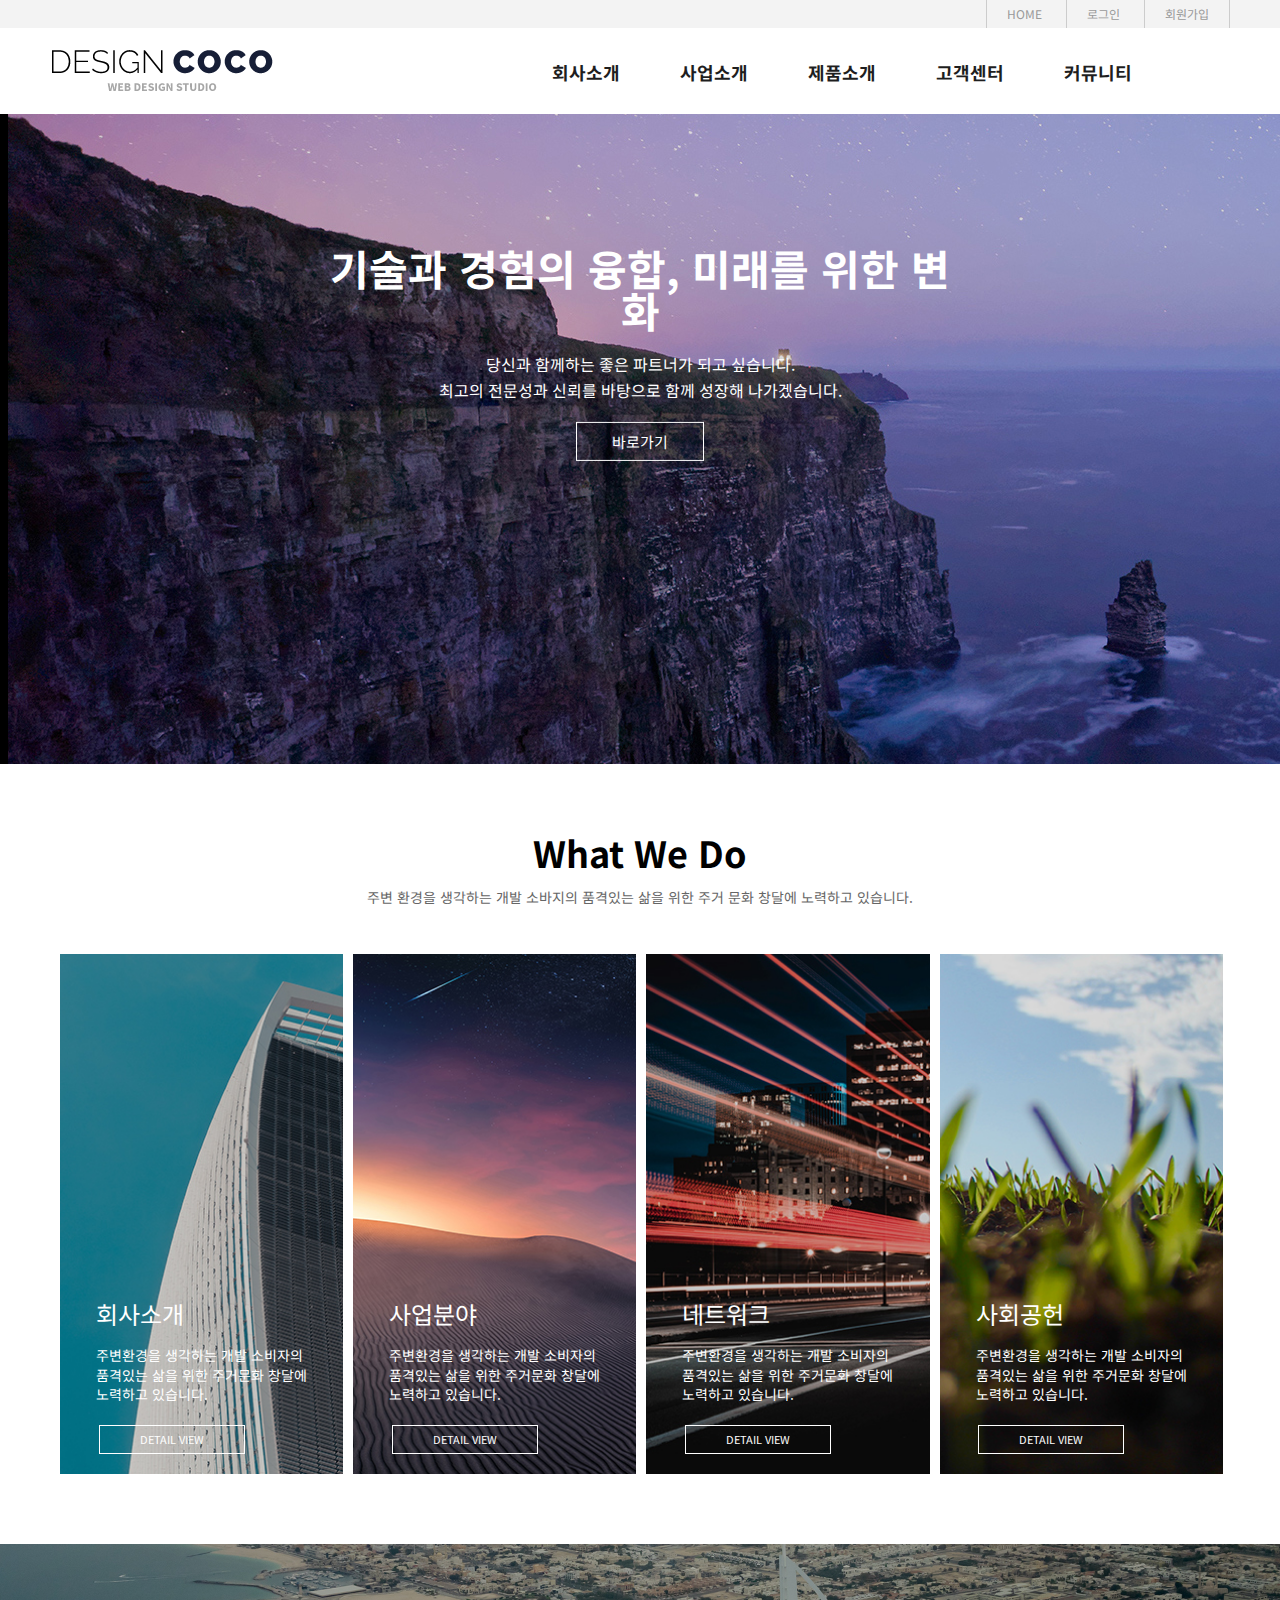
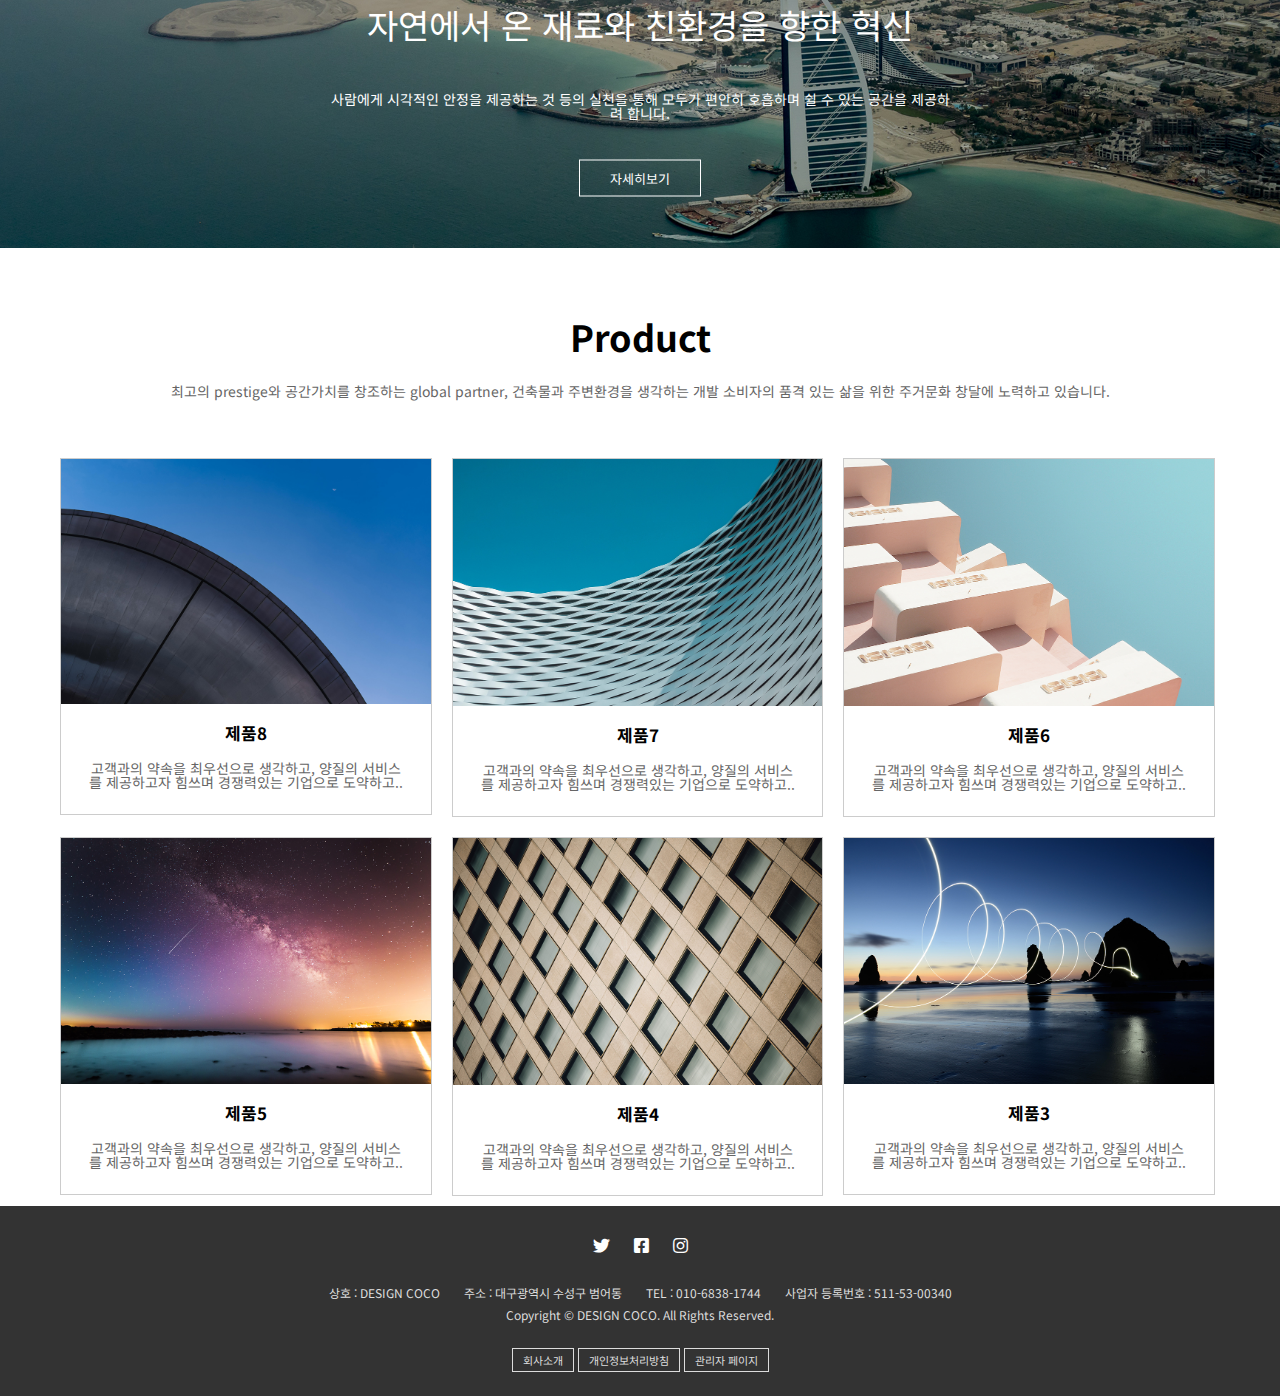
==== index.html @ 7314e666 "ver. 1" ====
<!DOCTYPE html>
<html lang="ko">
<head>
    <meta charset="UTF-8">
    <meta name="viewport" content="width=device-width, initial-scale=1.0">
    <title>디자인코코</title>
    <link rel="stylesheet" href="css/reset.css">
    <link rel="stylesheet" href="https://use.fontawesome.com/releases/v5.7.0/css/all.css">
    <link rel="stylesheet" href="css/index.css">
</head>
<body>
    <div id="wrap">
        <header id="header">
            <div class="outer">
                <div class="row cf">
                    <div class="membership">
                        <a href="#none">HOME</a>
                        <a href="#none">로그인</a>
                        <a href="#none">회원가입</a>
                    </div>
                </div>
            </div>
            <div class="row cf">
                <h1><a href="#none"><img src="./img/logo.png" alt="DESIGN COCO"></a></h1>
                <nav>
                    <ul class="depth1 cf">
                        <li><a href="#none">회사소개</a>
                            <ul class="depth2">
                                <li><a href="#none">회사소개</a></li>
                                <li><a href="#none">CEO 인사말</a></li>
                                <li><a href="#none">회사연혁</a></li>
                                <li><a href="#none">오시는길</a></li>
                            </ul>
                        </li>
                        <li><a href="#none">사업소개</a>
                            <ul class="depth2">
                                <li><a href="#none">사업분야</a></li>
                                <li><a href="#none">사업분야2</a></li>
                                <li><a href="#none">인증서</a></li>
                                <li><a href="#none">파트너</a></li>
                            </ul>
                        </li>
                        <li><a href="#none">제품소개</a>
                            <ul class="depth2">
                                <li><a href="#none">제품01</a></li>
                                <li><a href="#none">제품02</a></li>
                                <li><a href="#none">제품03</a></li>
                                <li><a href="#none">제품04</a></li>
                                <li><a href="#none">제품05</a></li>
                            </ul>
                        </li>
                        <li><a href="#none">고객센터</a>
                            <ul class="depth2">
                                <li><a href="#none">고객상담</a></li>
                                <li><a href="#none">문의게시판</a></li>
                                <li><a href="#none">공지사항</a></li>
                            </ul>
                        </li>
                        <li><a href="#none">커뮤니티</a>
                            <ul class="depth2">
                                <li><a href="#none">FAQ</a></li>
                                <li><a href="#none">이벤트</a></li>
                            </ul>
                        </li>
                    </ul>
                </nav>
            </div>
            
        </header>
        <section id="section">
            <article>
                <div class="main">
                    <div class="article">
                        <div class="slide">
                            <div class="slide1">
                                <div class="slidetext">
                                    <h2>기술과 경험의 융합, 미래를 위한 변화</h1>
                                    <p>당신과 함께하는 좋은 파트너가 되고 싶습니다.</p>
                                    <p>최고의 전문성과 신뢰를 바탕으로 함께 성장해 나가겠습니다.</p>
                                    <p><a href="#none">바로가기</a></p>
                                </div>
                            </div>
                        </div>
                    </div>
                </div>
            </article>
            <article class="article2 row cf">
                <div class="a2_title">
                    <h3>What We Do</h3>
                    <p>주변 환경을 생각하는 개발 소바지의 품격있는 삶을 위한 주거 문화 창달에 노력하고 있습니다.</p>
                </div>
                <div class="a2_pic">
                    <div class="pic1">
                        <div class="text">
                            <p>회사소개</p>
                            <p>주변환경을 생각하는 개발 소비자의 품격있는 삶을 위한 주거문화 창달에 노력하고 있습니다.</p>
                            <a href="#none">DETAIL VIEW</a>
                        </div>
                    </div>
                    <div class="pic2">
                        <div class="text">
                            <p>사업분야</p>
                            <p>주변환경을 생각하는 개발 소비자의 품격있는 삶을 위한 주거문화 창달에 노력하고 있습니다.</p>
                            <a href="#none">DETAIL VIEW</a>
                        </div>
                    </div>
                    <div class="pic3">
                        <div class="text">
                            <p>네트워크</p>
                            <p>주변환경을 생각하는 개발 소비자의 품격있는 삶을 위한 주거문화 창달에 노력하고 있습니다.</p>
                            <a href="#none">DETAIL VIEW</a>
                        </div>
                    </div>
                    <div class="pic4">
                        <div class="text">
                            <p>사회공헌</p>
                            <p>주변환경을 생각하는 개발 소비자의 품격있는 삶을 위한 주거문화 창달에 노력하고 있습니다.</p>
                            <a href="#none">DETAIL VIEW</a>
                        </div>
                    </div>
                </div>
              
            </article>
            <article>
                <div class="article3">
                    <div class="a3_text row">
                        <h3>자연에서 온 재료와 친환경을 향한 혁신</h3>
                        <p>사람에게 시각적인 안정을 제공하는 것 등의 실천을 통해 모두가 편안히 호흡하며 쉴 수 있는 공간을 제공하려 합니다.</p>
                        <a href="#none">자세히보기</a>
                    </div>
                </div>
            </article>
            <article class="article4 row">
                <div class="a4_text">
                    <h3>Product</h3>
                    <p>최고의 prestige와 공간가치를 창조하는 global partner, 건축물과 주변환경을 생각하는 개발 소비자의 품격 있는 삶을 위한 주거문화 창달에 노력하고 있습니다.</p>
                </div>
                <div class="a4_pic cf">
                    <div class="pic">
                        <ul>
                            <li>
                                <img src="./img/8.jpg" alt="">
                                <p>제품8</p>
                                <p>고객과의 약속을 최우선으로 생각하고, 양질의 서비스를 제공하고자 힘쓰며 경쟁력있는 기업으로 도약하고..</p>
                            </li>
                            <li>
                                <img src="./img/7.jpg" alt="">
                                <p>제품7</p>
                                <p>고객과의 약속을 최우선으로 생각하고, 양질의 서비스를 제공하고자 힘쓰며 경쟁력있는 기업으로 도약하고..</p>
                            </li>
                            <li>
                                <img src="./img/6.jpg" alt="">
                                <p>제품6</p>
                                <p>고객과의 약속을 최우선으로 생각하고, 양질의 서비스를 제공하고자 힘쓰며 경쟁력있는 기업으로 도약하고..</p>
                            </li>
                            <li>
                                <img src="./img/5.jpg" alt="">
                                <p>제품5</p>
                                <p>고객과의 약속을 최우선으로 생각하고, 양질의 서비스를 제공하고자 힘쓰며 경쟁력있는 기업으로 도약하고..</p>
                            </li>
                            <li>
                                <img src="./img/4.jpg" alt="">
                                <p>제품4</p>
                                <p>고객과의 약속을 최우선으로 생각하고, 양질의 서비스를 제공하고자 힘쓰며 경쟁력있는 기업으로 도약하고..</p>
                            </li>
                            <li>
                                <img src="./img/3.jpg" alt="">
                                <p>제품3</p>
                                <p>고객과의 약속을 최우선으로 생각하고, 양질의 서비스를 제공하고자 힘쓰며 경쟁력있는 기업으로 도약하고..</p>
                            </li>
                        </ul> 
                    </div>
                </div>
            </article>

        </section>
        <footer id="footer">
            <div class="info">
                <div class="contact">
                    <a href="#none"><i class="fab fa-twitter"></i><span class="blind">트위터</span></a>
                    <a href="#none"><i class="fab fa-facebook-square"></i><span class="blind">페이스북</span></a>
                    <a href="#none"><i class="fab fa-instagram"></i><span class="blind">인스타</span></a>
                </div>
                <div class="company">
                    <span>상호 : DESIGN COCO</span>
                    <span>주소 : 대구광역시 수성구 범어동</span>
                    <span>TEL : 010-6838-1744</span>
                    <span>사업자 등록번호 : 511-53-00340</span>
                </div>
                <div class="copyright">
                    Copyright &copy; DESIGN COCO. All Rights Reserved.
                </div>
                <div class="sub">
                    <a href="#none">회사소개</a>
                    <a href="#none">개인정보처리방침</a>
                    <a href="#none">관리자 페이지</a>
                </div>
            </div>
        </footer>
    </div>
</body>
</html>
---- css/index.css ----
@charset "utf-8";
@import url('https://fonts.googleapis.com/css2?family=Noto+Sans+KR&display=swap');

.row {max-width: 1200px; padding: 0 10px; margin: 0 auto;}
body {color: #666; font-family: 'Noto Sans KR', sans-serif; font-size: 15px;}

     
#header .outer { 
     color: #999; background:#f3f3f3; margin-bottom: 20px; }
#header .membership { float: right;  }
#header .membership a { 
    padding: 8px 20px; border-left: 1px solid #ccc; font-size: 12px; display: inline-block; }
#header .membership a:last-child {border-right:1px solid #ccc;}
#header h1 {float: left; width: 30%;}
#header nav {float: right; width:60%; }
#header nav .depth1 > li {
    float: left; font-size: 18px; color: #1e1e1e; padding: 15px 30px 10px; position: relative;
    font-weight: bold;} 
#header nav .depth1 > li > a {display: block;}
#header nav .depth1 > li:hover > a {color: #00529b;}
#header nav .depth1 > li:hover .depth2 {display: block;}
.depth2 {
    display: none; position: absolute; top: 100%; left: 0;  width: 100%;
    color: #fff; background: #555; z-index: 99; text-align: center;}
.depth2 > li {line-height: 3;}
.depth2 > li  a{ font-size: 14px;  display: block; border-bottom: 1px solid #a0a0a0}
.depth2 > li:hover a {color: #dfe9fe; background: #00529b;}



/* section 구역 */
.main .slide1 {
    color: #fff; background: url(../img/main_img3.jpg) no-repeat; background-size: cover; text-align: center; 
    height: 650px; position: relative; margin-top: 20px; }
.main .slidetext h2 { font-size: 42px; padding-bottom: 20px; font-weight: bold;}
.main p {font-size: 16px; padding: 5px;}
.main p:last-child {padding-top: 30px;}
.main p > a {font-size: 15px; border: 1px solid #fff; padding: 8px 35px;}
.main .slidetext {
    position: absolute; left: 50%; top: 30%; transform: translate(-50%, -30%); }


.article2 {text-align: center;}
.article2 h3 {font-size: 36px; font-weight: bold; color: black; margin-top: 70px;}
.article2 .a2_title > p {font-size: 14px; padding: 20px 0; margin-bottom: 30px;}
.article2 .a2_pic .pic1, .pic2, .pic3, .pic4 { 
    float: left; width: 24%; height: 520px; margin-left: 10px;
    color: #fff; position: relative;}
.article2 .a2_pic .text { position: absolute; bottom:20px; left: 10px; }
.article2 .a2_pic .pic1 { background: url(../img/what1.jpg); background-size: cover;}
.article2 .a2_pic .pic2 { background: url(../img/what2.jpg);background-size: cover;}
.article2 .a2_pic .pic3 { background: url(../img/what3.jpg);background-size: cover;}
.article2 .a2_pic .pic4 { background: url(../img/what4.jpg);background-size: cover;}
.article2 .a2_pic .text p:first-child {
    font-size: 24px; text-align: left; padding: 0 26px 20px ;}
.article2 .a2_pic .text p:nth-child(2) {
    font-size: 14px; text-align: left; padding: 0 26px 20px ; line-height: 1.4;}
.article2 .a2_pic .text a { 
    font-size: 11px; padding: 8px 40px; border: 1px #fff solid; text-align: left; display: inline-block;
    margin-left: -70px;}


.article3{
    background:url(../img/intro_bg.jpg) no-repeat 80% ; background-size: cover; height: 304px; 
    color: #fff; text-align: center; position: relative; margin-top: 70px;}
.article3 .a3_text{position: absolute; left: 50%; top: 50%; transform: translate(-50%, -50%);}
.article3 .a3_text h3 {font-size: 34px;}
.article3 .a3_text p {font-size: 14px; margin: 50px 0;}
.article3 .a3_text a {font-size: 13px; padding: 8px 30px; border: 1px solid #fff;}


.article4 .a4_text {text-align: center; }
.article4 .a4_text h3 {font-size: 36px; color: #000; font-weight: bold; padding: 70px 0 30px;}
.article4 .a4_text p {font-size: 14px; margin-bottom: 50px;}

.article4 .pic li {float: left; width: 31.5%; margin: 10px; border: 1px solid #ccc; text-align: center;}
.article4 .pic li  p:nth-of-type(1) {font-size: 17px; padding: 20px; font-weight: bold; color: #000;}
.article4 .pic li  p:nth-of-type(2) {font-size: 14px; padding: 0 25px 25px; }

/* footer 구역 */

.info {background: #333; color: #ddd; padding: 30px 0; text-align: center;}
.info .contact {padding-bottom: 30px;}
.info .contact a {padding: 0 10px; font-size: 17px; color: #fff;}
.info .company span {font-size: 12px; padding: 0px 10px ; }
.info .copyright {font-size: 12px; padding: 10px 0 30px;}
.info .sub  a{font-size: 11px; padding: 3px 10px; border: 1px solid #ddd;}
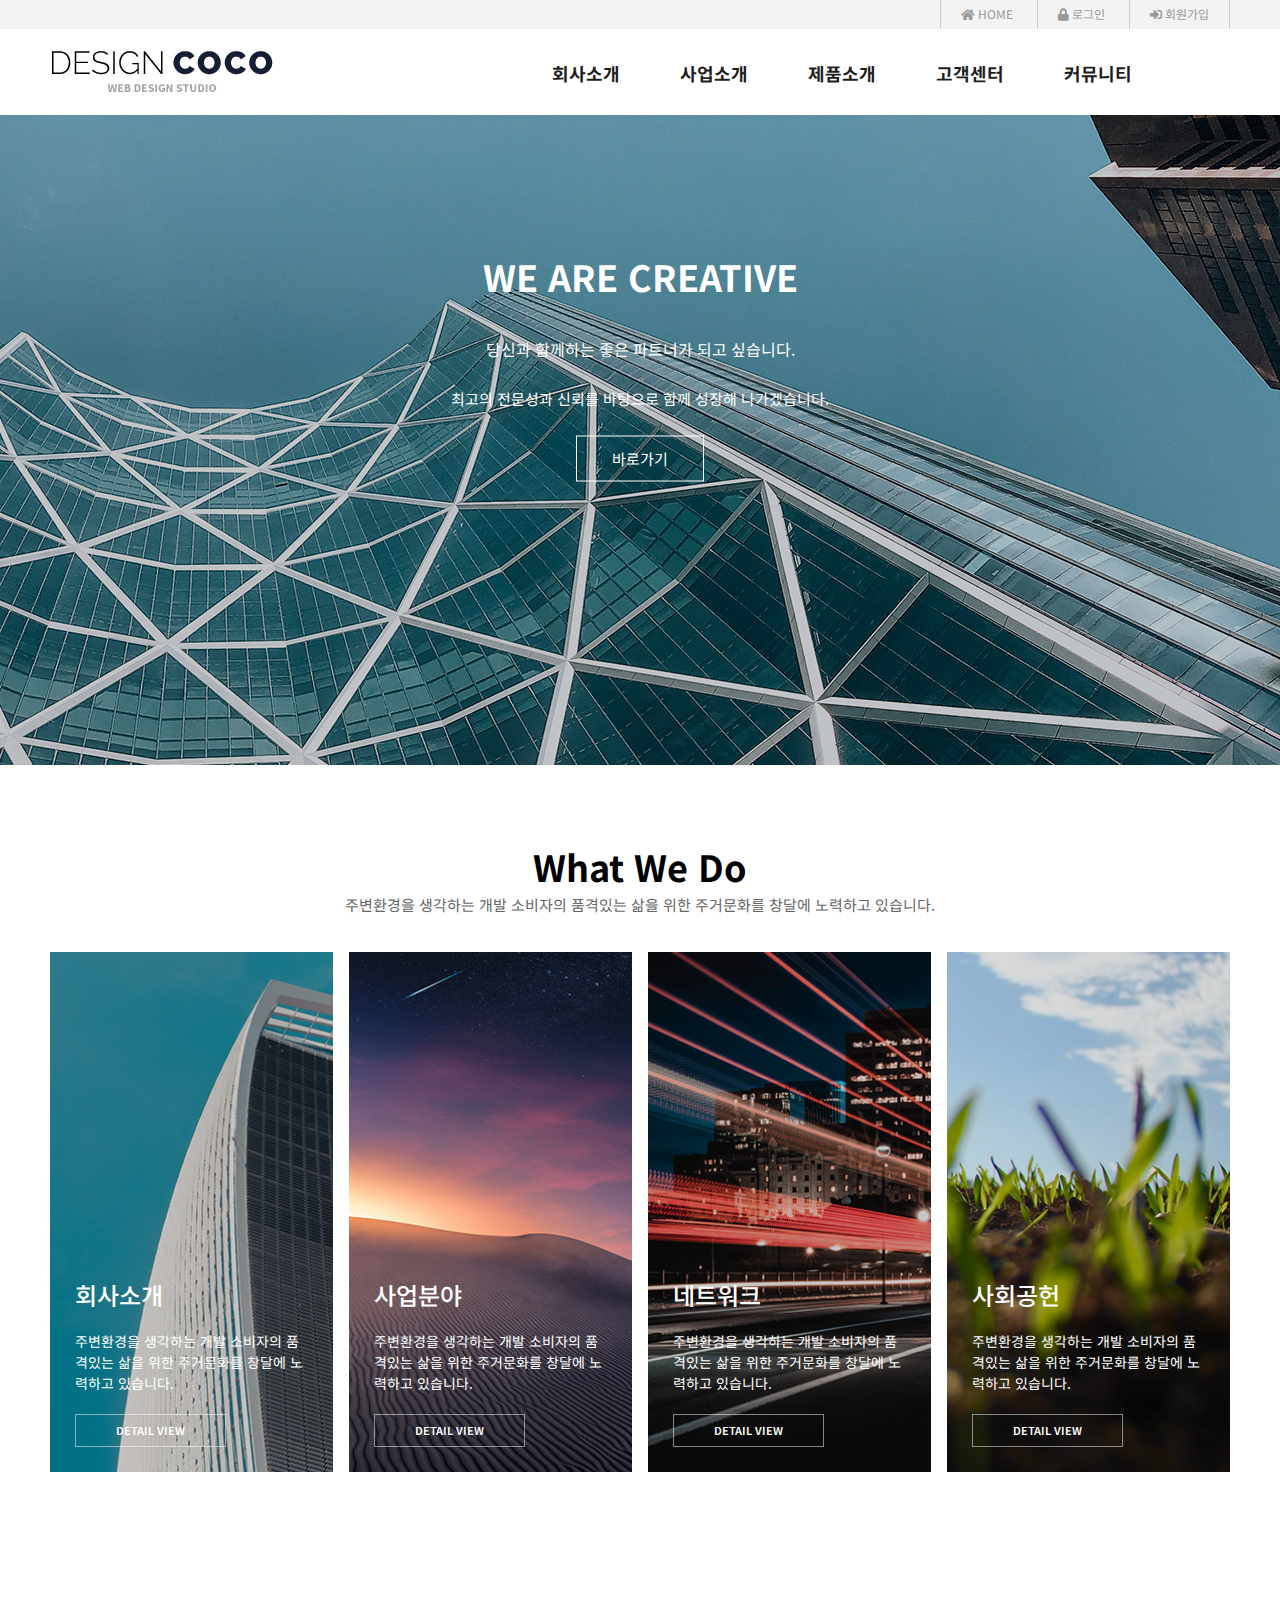
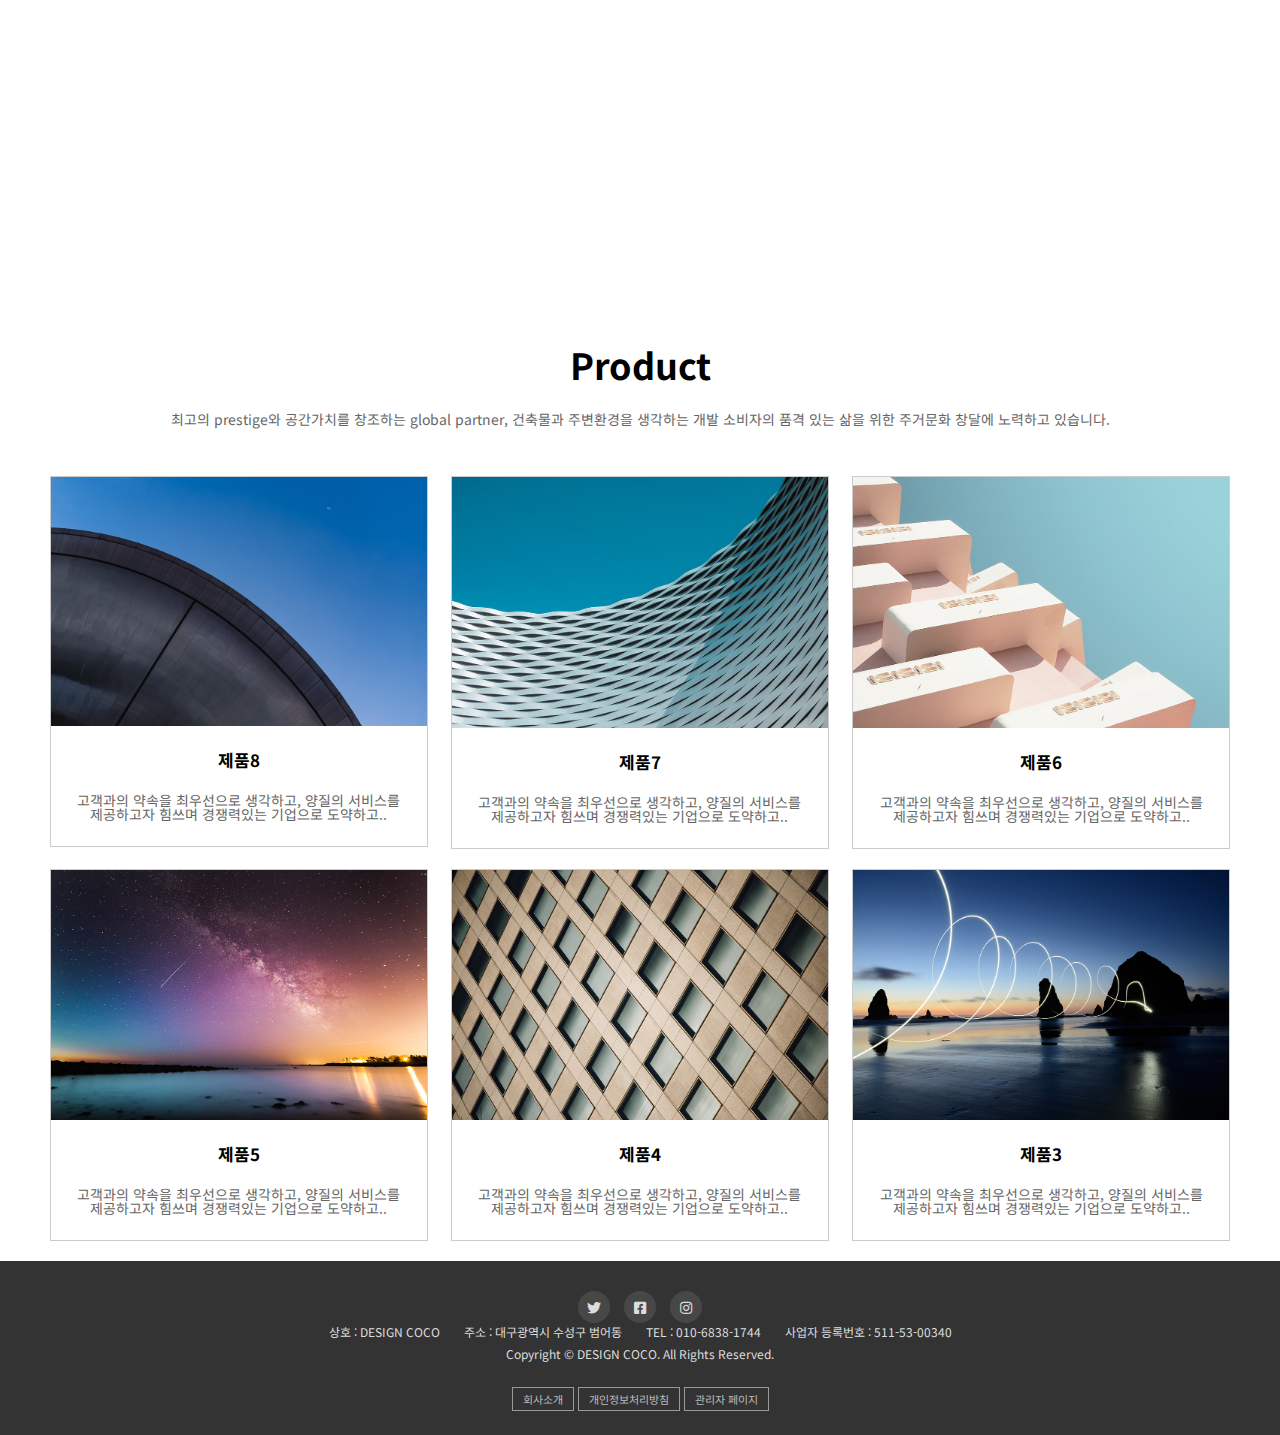
==== commit d6212c87: "ver .2" ====
--- a/index.html
+++ b/index.html
@@ -14,9 +14,9 @@
             <div class="outer">
                 <div class="row cf">
                     <div class="membership">
-                        <a href="#none">HOME</a>
-                        <a href="#none">로그인</a>
-                        <a href="#none">회원가입</a>
+                        <a href="#none"><i class="fas fa-home"></i> HOME</a>
+                        <a href="#none"><i class="fas fa-lock"></i> 로그인</a>
+                        <a href="#none"><i class="fas fa-sign-in-alt"></i> 회원가입</a>
                     </div>
                 </div>
             </div>
@@ -70,56 +70,69 @@
         <section id="section">
             <article>
                 <div class="main">
-                    <div class="article">
+                    <div class="article1">
                         <div class="slide">
                             <div class="slide1">
                                 <div class="slidetext">
-                                    <h2>기술과 경험의 융합, 미래를 위한 변화</h1>
+                                    <h2>WE ARE CREATIVE</h2>
                                     <p>당신과 함께하는 좋은 파트너가 되고 싶습니다.</p>
-                                    <p>최고의 전문성과 신뢰를 바탕으로 함께 성장해 나가겠습니다.</p>
+                                    최고의 전문성과 신뢰를 바탕으로 함께 성장해 나가겠습니다.</p>
                                     <p><a href="#none">바로가기</a></p>
                                 </div>
+                            </div>  
+                            <div class="slide2">
+                                <div class="slidetext">
+                                    <h2>자연에 가치를 더하다</h2>
+                                    <p>당신과 함께하는 좋은 파트너가 되고 싶습니다.<br>
+                                        최고의 전문성과 신뢰를 바탕으로 함께 성장해 나가겠습니다. </p>
+                                    <a href="#none">바로가기</a>
+                                </div>
                             </div>
-                        </div>
-                    </div>
-                </div>
-            </article>
-            <article class="article2 row cf">
-                <div class="a2_title">
-                    <h3>What We Do</h3>
-                    <p>주변 환경을 생각하는 개발 소바지의 품격있는 삶을 위한 주거 문화 창달에 노력하고 있습니다.</p>
-                </div>
-                <div class="a2_pic">
-                    <div class="pic1">
-                        <div class="text">
-                            <p>회사소개</p>
-                            <p>주변환경을 생각하는 개발 소비자의 품격있는 삶을 위한 주거문화 창달에 노력하고 있습니다.</p>
-                            <a href="#none">DETAIL VIEW</a>
-                        </div>
-                    </div>
-                    <div class="pic2">
-                        <div class="text">
-                            <p>사업분야</p>
-                            <p>주변환경을 생각하는 개발 소비자의 품격있는 삶을 위한 주거문화 창달에 노력하고 있습니다.</p>
-                            <a href="#none">DETAIL VIEW</a>
-                        </div>
-                    </div>
-                    <div class="pic3">
-                        <div class="text">
-                            <p>네트워크</p>
-                            <p>주변환경을 생각하는 개발 소비자의 품격있는 삶을 위한 주거문화 창달에 노력하고 있습니다.</p>
-                            <a href="#none">DETAIL VIEW</a>
-                        </div>
-                    </div>
-                    <div class="pic4">
-                        <div class="text">
-                            <p>사회공헌</p>
-                            <p>주변환경을 생각하는 개발 소비자의 품격있는 삶을 위한 주거문화 창달에 노력하고 있습니다.</p>
-                            <a href="#none">DETAIL VIEW</a>
-                        </div>
-                    </div>
-                </div>
-              
+                            <div class="slide3">
+                                <div class="slidetext">
+                                    <h2>기술과 경험의 융합, 미래를 위한 변화</h2>
+                                    <p>당신과 함께하는 좋은 파트너가 되고 싶습니다.<br>
+                                        최고의 전문성과 신뢰를 바탕으로 함께 성장해 나가겠습니다. </p>
+                                    <a href="#none">바로가기</a>
+                                </div>
+                            </div>
+                        </div>
+                    </div>
+                </div>
+            </article>
+            <article class="article2 row">
+                <h2>What We Do</h2>
+                <p>주변환경을 생각하는 개발 소비자의 품격있는 삶을 위한 주거문화를 창달에 노력하고 있습니다.</p>
+                <ul class="cf">
+                    <li>
+                        <div>
+                            <h3>회사소개</h3>
+                            <p>주변환경을 생각하는 개발 소비자의 품격있는 삶을 위한 주거문화를 창달에 노력하고 있습니다.</p>
+                            <a href="#none">DETAIL VIEW</a>
+                        </div>
+                    </li>
+                    <li>
+                        <div>
+                            <h3>사업분야</h3>
+                            <p>주변환경을 생각하는 개발 소비자의 품격있는 삶을 위한 주거문화를 창달에 노력하고 있습니다.</p>
+                            <a href="#none">DETAIL VIEW</a>
+                        </div>
+                    </li>
+                    <li>
+                        <div>
+                            <h3>네트워크</h3>
+                            <p>주변환경을 생각하는 개발 소비자의 품격있는 삶을 위한 주거문화를 창달에 노력하고 있습니다.</p>
+                            <a href="#none">DETAIL VIEW</a>
+                        </div>
+                    </li>
+                    <li>
+                        <div>
+                            <h3>사회공헌</h3>
+                            <p>주변환경을 생각하는 개발 소비자의 품격있는 삶을 위한 주거문화를 창달에 노력하고 있습니다.</p>
+                            <a href="#none">DETAIL VIEW</a>
+                        </div>
+                    </li>
+                </ul>
             </article>
             <article>
                 <div class="article3">
@@ -176,10 +189,10 @@
         </section>
         <footer id="footer">
             <div class="info">
-                <div class="contact">
+                <div class="sns">
                     <a href="#none"><i class="fab fa-twitter"></i><span class="blind">트위터</span></a>
                     <a href="#none"><i class="fab fa-facebook-square"></i><span class="blind">페이스북</span></a>
-                    <a href="#none"><i class="fab fa-instagram"></i><span class="blind">인스타</span></a>
+                    <a href="#none"><i class="fab fa-instagram"></i><span class="blind">인스타그램</span></a>
                 </div>
                 <div class="company">
                     <span>상호 : DESIGN COCO</span>
--- a/css/index.css
+++ b/css/index.css
@@ -10,6 +10,7 @@
 #header .membership { float: right;  }
 #header .membership a { 
     padding: 8px 20px; border-left: 1px solid #ccc; font-size: 12px; display: inline-block; }
+#header .membership a:hover{color: #dbb075;}
 #header .membership a:last-child {border-right:1px solid #ccc;}
 #header h1 {float: left; width: 30%;}
 #header nav {float: right; width:60%; }
@@ -29,22 +30,41 @@
 
 
 /* section 구역 */
-.main .slide1 {
-    color: #fff; background: url(../img/main_img3.jpg) no-repeat; background-size: cover; text-align: center; 
+.article1 .slide1 {
+    color: #fff; background: url(../img/main_img1.jpg) no-repeat center;  background-size: cover;
     height: 650px; position: relative; margin-top: 20px; }
-.main .slidetext h2 { font-size: 42px; padding-bottom: 20px; font-weight: bold;}
+.article1 .slide2 {
+    color: #fff; background: url(../img/main_img2.jpg) no-repeat center;  background-size: cover;
+    height: 650px; position: relative; margin-top: 20px; display: none;}
+.article1 .slide3 {
+    color: #fff; background: url(../img/main_img3.jpg) no-repeat center;  background-size: cover;
+    height: 650px; position: relative; margin-top: 20px; display: none;}
+
+.article1 .slidetext {
+    position: absolute; top: 35%; left: 50%; transform: translate(-50%, -50%);
+    color: #fff; text-align: center;}
+.article1 .slidetext h2 {
+    font-size: 42px; line-height: 50px; font-weight: 800; color: #fff !important;}
+.article1 .slidetext p {
+    font-size: 16px; line-height: 24px; font-weight: 400; margin: 30px 0;}
+.article1 .slidetext a {
+    font-size: 15px;  font-weight: 400; display: inline-block; padding: 10px 35px;
+    border: 1px solid #fff;}
+.article1 .slidetext a:hover {background: rgba(255, 255, 255, 0.3);}
+
+/* .main .slidetext h2 { font-size: 42px; padding-bottom: 20px; font-weight: bold;}
 .main p {font-size: 16px; padding: 5px;}
 .main p:last-child {padding-top: 30px;}
 .main p > a {font-size: 15px; border: 1px solid #fff; padding: 8px 35px;}
 .main .slidetext {
-    position: absolute; left: 50%; top: 30%; transform: translate(-50%, -30%); }
+    position: absolute; left: 50%; top: 30%; transform: translate(-50%, -30%); } */
 
 
-.article2 {text-align: center;}
+/* .article2 {text-align: center;}
 .article2 h3 {font-size: 36px; font-weight: bold; color: black; margin-top: 70px;}
 .article2 .a2_title > p {font-size: 14px; padding: 20px 0; margin-bottom: 30px;}
 .article2 .a2_pic .pic1, .pic2, .pic3, .pic4 { 
-    float: left; width: 24%; height: 520px; margin-left: 10px;
+    float: left; width: 24%; height: 520px; margin-right:1%;
     color: #fff; position: relative;}
 .article2 .a2_pic .text { position: absolute; bottom:20px; left: 10px; }
 .article2 .a2_pic .pic1 { background: url(../img/what1.jpg); background-size: cover;}
@@ -57,31 +77,71 @@
     font-size: 14px; text-align: left; padding: 0 26px 20px ; line-height: 1.4;}
 .article2 .a2_pic .text a { 
     font-size: 11px; padding: 8px 40px; border: 1px #fff solid; text-align: left; display: inline-block;
-    margin-left: -70px;}
+    margin-left: -70px;} */
+
+#section h2 {
+    color: #000; font-size: 36px; line-height: 42px; font-weight: 700;
+    padding: 80px 0 10px; text-align: center;}
+.article2 > p, .article4 > p  { 
+    padding-bottom: 40px; text-align: center;}
+        
+.article2 li {
+    height: 520px;float: left; width: 24%; margin-right: 1.3333%; color: #fff; position: relative;}
+    
+.article2 li:nth-child(1) {
+    background: url(../img/what1.jpg) no-repeat center; background-size: cover;}
+.article2 li:nth-child(2) {
+    background: url(../img/what2.jpg) no-repeat center; background-size: cover;}
+.article2 li:nth-child(3) {
+    background: url(../img/what3.jpg) no-repeat center; background-size: cover;}
+.article2 li:nth-child(4) {margin-right: 0;
+    background: url(../img/what4.jpg) no-repeat center; background-size: cover;}
+    
+.article2 li > div{position: absolute; bottom: 25px; left: 25px; right: 25px;}
+.article2 li > div > h3 {font-size: 24px; line-height: 32px; font-weight: 500;}
+.article2 li > div > p { padding: 20px 0; line-height: 1.5; font-size: 14px;}
+.article2 li > div > a { 
+    display: inline-block; padding: 10px 40px; border: 1px solid rgba(255,255,255,0.5);
+    font-size: 11px; font-weight: 600 !important;}
+.article2 li > div > a:hover {background: rgba(255,255,255,0.3);}
+
 
 
 .article3{
-    background:url(../img/intro_bg.jpg) no-repeat 80% ; background-size: cover; height: 304px; 
-    color: #fff; text-align: center; position: relative; margin-top: 70px;}
+    background:url(../img/intro_bg.jpg) no-repeat center ; background-size: cover; height: 304px; 
+    color: #fff; text-align: center; position: relative; margin-top: 100px;
+    background-attachment: fixed;}
 .article3 .a3_text{position: absolute; left: 50%; top: 50%; transform: translate(-50%, -50%);}
 .article3 .a3_text h3 {font-size: 34px;}
 .article3 .a3_text p {font-size: 14px; margin: 50px 0;}
 .article3 .a3_text a {font-size: 13px; padding: 8px 30px; border: 1px solid #fff;}
+.article3 .a3_text a:hover{background: rgba(255,255,255,0.3);}
 
 
 .article4 .a4_text {text-align: center; }
 .article4 .a4_text h3 {font-size: 36px; color: #000; font-weight: bold; padding: 70px 0 30px;}
 .article4 .a4_text p {font-size: 14px; margin-bottom: 50px;}
 
-.article4 .pic li {float: left; width: 31.5%; margin: 10px; border: 1px solid #ccc; text-align: center;}
-.article4 .pic li  p:nth-of-type(1) {font-size: 17px; padding: 20px; font-weight: bold; color: #000;}
-.article4 .pic li  p:nth-of-type(2) {font-size: 14px; padding: 0 25px 25px; }
+.article4 .pic li {
+    float: left; width: 32%; margin-right:2%; border: 1px solid #ccc; text-align: center;
+    margin-bottom: 20px;}
+.article4 li:nth-child(3n) { margin-right: 0;}
+.article4 .pic li  p:nth-of-type(1) {font-size: 17px; margin: 25px; font-weight: bold; color: #000;}
+.article4 .pic li  p:nth-of-type(2) {font-size: 14px; margin: 25px; }
+.article4 li img:hover { opacity: 0.6;}
+
 
 /* footer 구역 */
 
 .info {background: #333; color: #ddd; padding: 30px 0; text-align: center;}
-.info .contact {padding-bottom: 30px;}
-.info .contact a {padding: 0 10px; font-size: 17px; color: #fff;}
+#footer .sns a {
+    font-size: 14px; display: inline-block; width: 32px; height: 32px; line-height: 32px;
+    background: rgba(255,255,255,0.1); border-radius: 50%; margin: 0 5px;
+    transition: all 0.3s;}
+#footer .sns a:hover {background: rgba(255,255,255,0.3);}
 .info .company span {font-size: 12px; padding: 0px 10px ; }
 .info .copyright {font-size: 12px; padding: 10px 0 30px;}
-.info .sub  a{font-size: 11px; padding: 3px 10px; border: 1px solid #ddd;}+.info .sub  a{
+    font-size: 11px; padding: 3px 10px; border: 1px solid rgba(255,255,255,0.5);
+    color: #bbb; transition: all 0.4s;}
+#footer .sub a:hover{ background: #999; border: 1px solid #999; color: #fff;}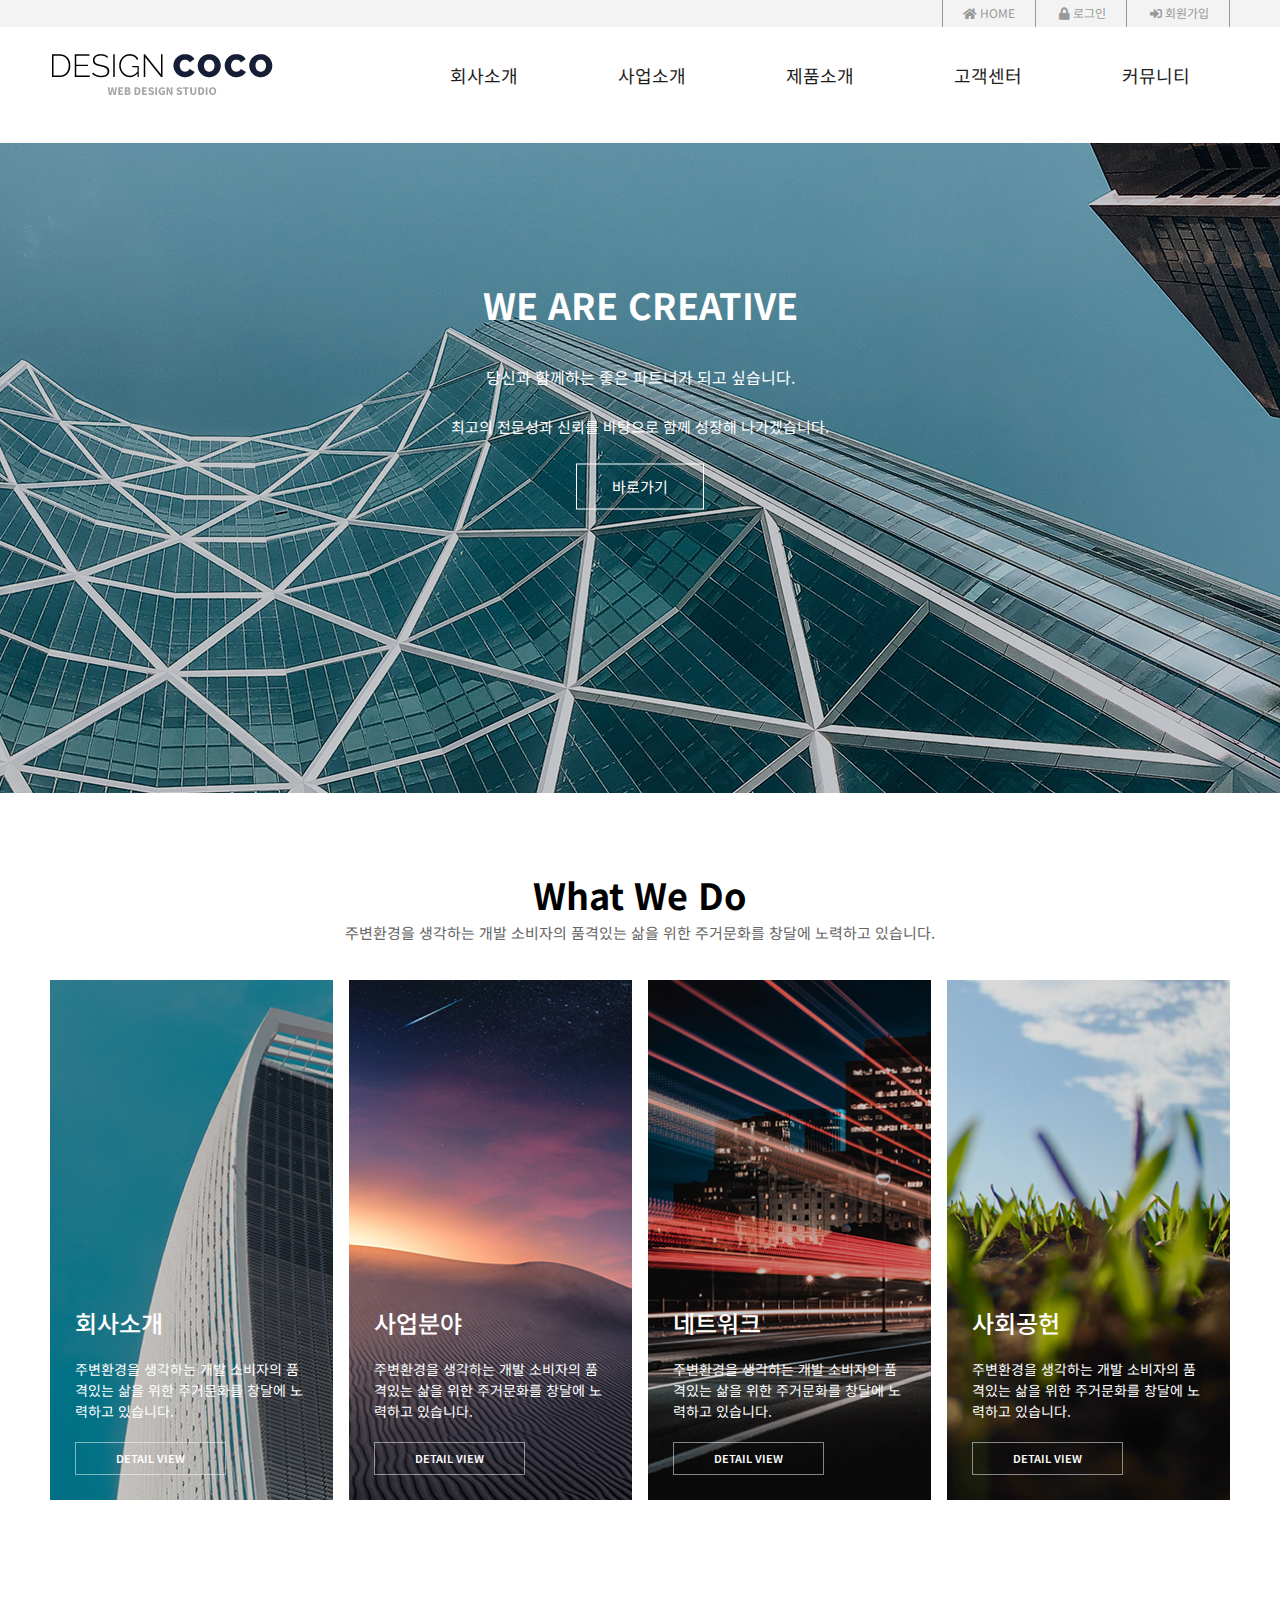
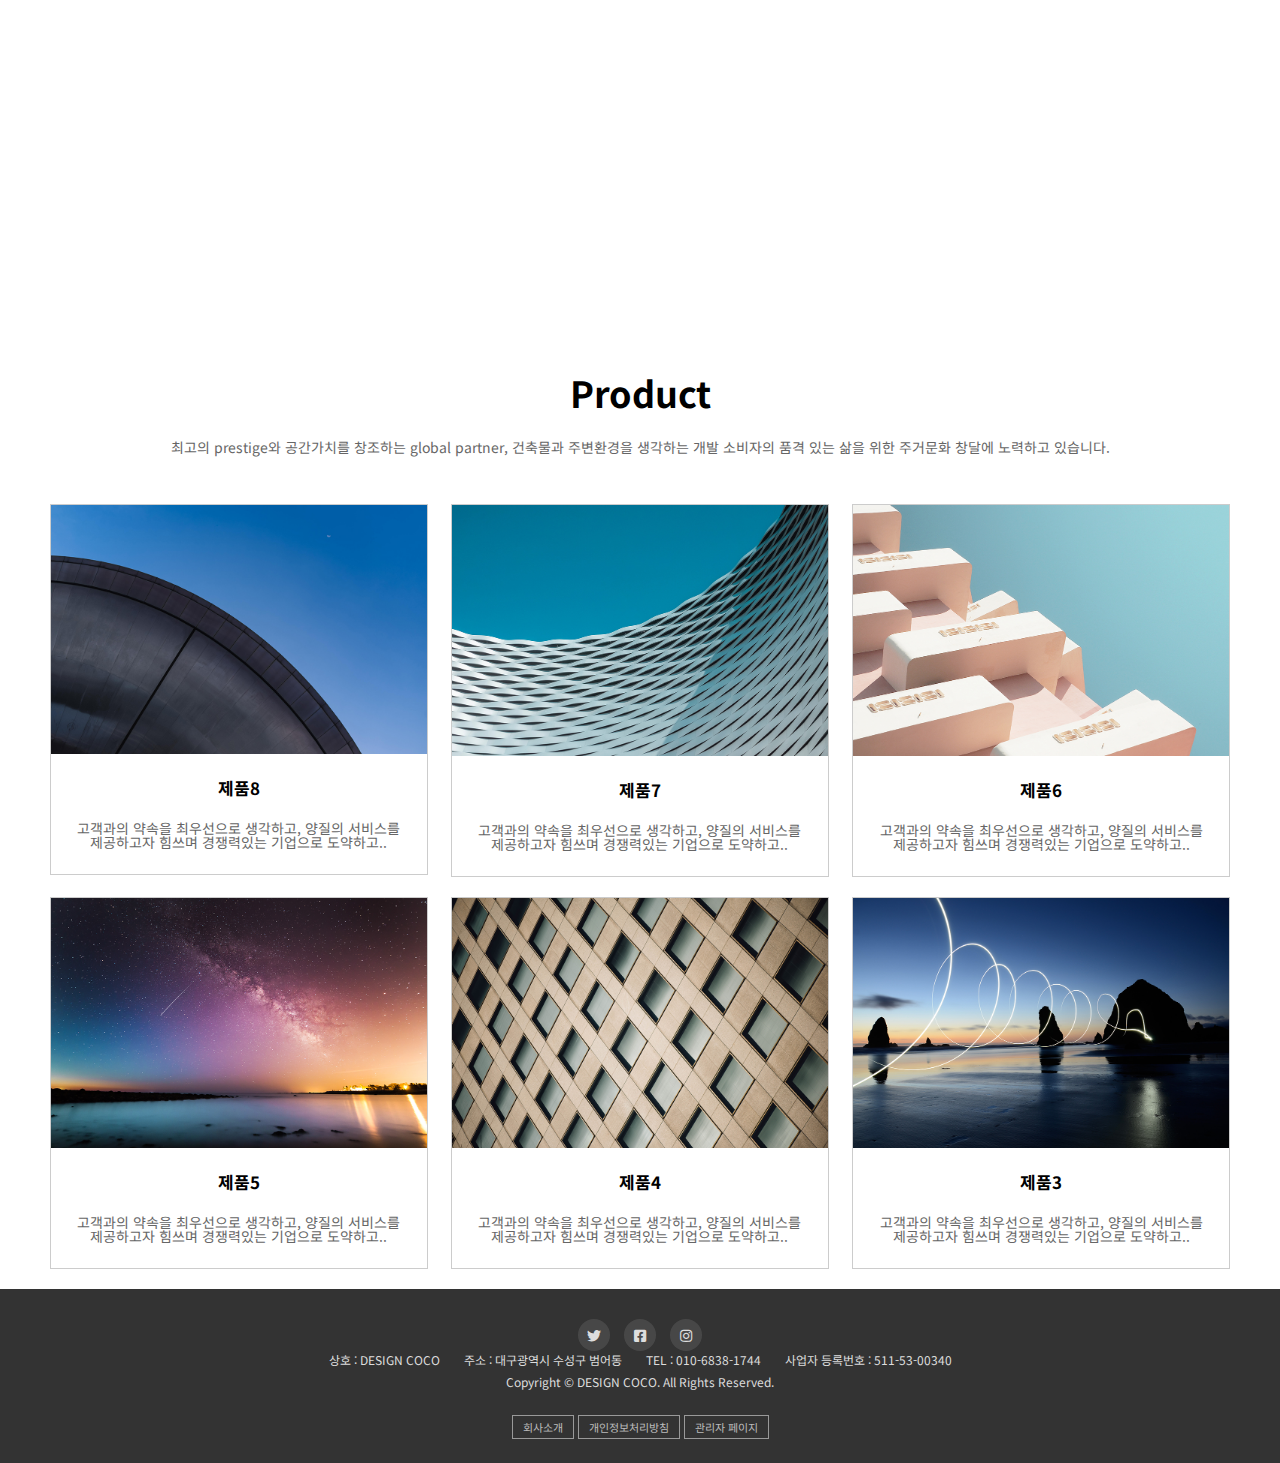
==== commit 9b9fd85a: "ver 2.2" ====
--- a/index.html
+++ b/index.html
@@ -11,28 +11,28 @@
 <body>
     <div id="wrap">
         <header id="header">
-            <div class="outer">
-                <div class="row cf">
-                    <div class="membership">
-                        <a href="#none"><i class="fas fa-home"></i> HOME</a>
-                        <a href="#none"><i class="fas fa-lock"></i> 로그인</a>
-                        <a href="#none"><i class="fas fa-sign-in-alt"></i> 회원가입</a>
-                    </div>
+            <div class="top_menu">
+                <div class="row">
+                    <a href="#none"><i class="fas fa-home"></i> HOME</a>
+                    <a href="#none"><i class="fas fa-lock"></i> 로그인</a>
+                    <a href="#none"><i class="fas fa-sign-in-alt"></i> 회원가입</a>
                 </div>
             </div>
             <div class="row cf">
-                <h1><a href="#none"><img src="./img/logo.png" alt="DESIGN COCO"></a></h1>
-                <nav>
+                <h1><a href="/index.html"><img src="img/logo.png" alt="디자인코코"></a></h1>
+                <nav id="nav">
                     <ul class="depth1 cf">
-                        <li><a href="#none">회사소개</a>
+                        <li>
+                            <a href="#none">회사소개</a>
                             <ul class="depth2">
                                 <li><a href="#none">회사소개</a></li>
                                 <li><a href="#none">CEO 인사말</a></li>
                                 <li><a href="#none">회사연혁</a></li>
-                                <li><a href="#none">오시는길</a></li>
-                            </ul>
-                        </li>
-                        <li><a href="#none">사업소개</a>
+                                <li><a href="#none">오시는 길</a></li>
+                            </ul>
+                        </li>
+                        <li>
+                            <a href="#none">사업소개</a>
                             <ul class="depth2">
                                 <li><a href="#none">사업분야</a></li>
                                 <li><a href="#none">사업분야2</a></li>
@@ -40,23 +40,26 @@
                                 <li><a href="#none">파트너</a></li>
                             </ul>
                         </li>
-                        <li><a href="#none">제품소개</a>
-                            <ul class="depth2">
-                                <li><a href="#none">제품01</a></li>
-                                <li><a href="#none">제품02</a></li>
-                                <li><a href="#none">제품03</a></li>
-                                <li><a href="#none">제품04</a></li>
-                                <li><a href="#none">제품05</a></li>
-                            </ul>
-                        </li>
-                        <li><a href="#none">고객센터</a>
+                        <li>
+                            <a href="#none">제품소개</a>
+                            <ul class="depth2">
+                                <li><a href="#none">제품 01</a></li>
+                                <li><a href="#none">제품 02</a></li>
+                                <li><a href="#none">제품 03</a></li>
+                                <li><a href="#none">제품 04</a></li>
+                                <li><a href="#none">제품 05</a></li>
+                            </ul>
+                        </li>
+                        <li>
+                            <a href="#none">고객센터</a>
                             <ul class="depth2">
                                 <li><a href="#none">고객상담</a></li>
                                 <li><a href="#none">문의게시판</a></li>
                                 <li><a href="#none">공지사항</a></li>
                             </ul>
                         </li>
-                        <li><a href="#none">커뮤니티</a>
+                        <li>
+                            <a href="#none">커뮤니티</a>
                             <ul class="depth2">
                                 <li><a href="#none">FAQ</a></li>
                                 <li><a href="#none">이벤트</a></li>
@@ -65,7 +68,6 @@
                     </ul>
                 </nav>
             </div>
-            
         </header>
         <section id="section">
             <article>
--- a/css/index.css
+++ b/css/index.css
@@ -5,28 +5,33 @@
 body {color: #666; font-family: 'Noto Sans KR', sans-serif; font-size: 15px;}
 
      
-#header .outer { 
-     color: #999; background:#f3f3f3; margin-bottom: 20px; }
-#header .membership { float: right;  }
-#header .membership a { 
-    padding: 8px 20px; border-left: 1px solid #ccc; font-size: 12px; display: inline-block; }
-#header .membership a:hover{color: #dbb075;}
-#header .membership a:last-child {border-right:1px solid #ccc;}
-#header h1 {float: left; width: 30%;}
-#header nav {float: right; width:60%; }
-#header nav .depth1 > li {
-    float: left; font-size: 18px; color: #1e1e1e; padding: 15px 30px 10px; position: relative;
-    font-weight: bold;} 
-#header nav .depth1 > li > a {display: block;}
-#header nav .depth1 > li:hover > a {color: #00529b;}
-#header nav .depth1 > li:hover .depth2 {display: block;}
-.depth2 {
-    display: none; position: absolute; top: 100%; left: 0;  width: 100%;
-    color: #fff; background: #555; z-index: 99; text-align: center;}
-.depth2 > li {line-height: 3;}
-.depth2 > li  a{ font-size: 14px;  display: block; border-bottom: 1px solid #a0a0a0}
-.depth2 > li:hover a {color: #dfe9fe; background: #00529b;}
-
+#header .top_menu {
+    background: #f3f3f3; color: #999; font-size: 12px; text-align: right;}
+#header .top_menu a{
+    padding: 7px 20px; display: inline-block; border-right: 1px solid #999;}
+#header .top_menu a:nth-child(1){border-left: 1px solid #999;}
+#header .top_menu a:hover {color: #dbb075}
+#header > .row{ position: relative;}
+/* 블록요소들을 한줄로 정렬하는 방법 : 
+    1. 둘다 float정렬 2. 둘 중에 높이가 낮은 자식을 position:absolute 정렬 */
+#header h1 {
+    /* float: left; */
+    padding: 25px 0;}
+#header #nav { 
+    /* float: right;  */
+    position: absolute; top: 50%; right: 0; transform: translateY(-50%);
+    font-size: 18px; color: #1e1e1e; z-index: 99999;}
+#header #nav .depth1 >li {float: left; position: relative;}
+#header #nav .depth1 >li > a {padding: 10px 50px; display: inline-block;} 
+#header #nav .depth1 >li:hover > a {color: #00529b;}
+#header .depth2 {
+    position: absolute; top: 100%; left: 0; background: #555; font-size: 14px;
+    color: #fff; width: 100%; text-align: center; display: none;}
+#header #nav .depth1 > li:hover .depth2 {display: block;}
+#header .depth2 > li > a {
+    padding: 18px 0; display:block; border-bottom: 1px solid #999; }
+#header .depth2 > li:last-child > a {border-bottom: none;}
+#header .depth2 > li:hover > a  {color: #dfe9fe; background: #00529b;}
 
 
 /* section 구역 */
@@ -128,7 +133,9 @@
 .article4 li:nth-child(3n) { margin-right: 0;}
 .article4 .pic li  p:nth-of-type(1) {font-size: 17px; margin: 25px; font-weight: bold; color: #000;}
 .article4 .pic li  p:nth-of-type(2) {font-size: 14px; margin: 25px; }
+.article4 li img {transition: all 0.5s;}
 .article4 li img:hover { opacity: 0.6;}
+
 
 
 /* footer 구역 */
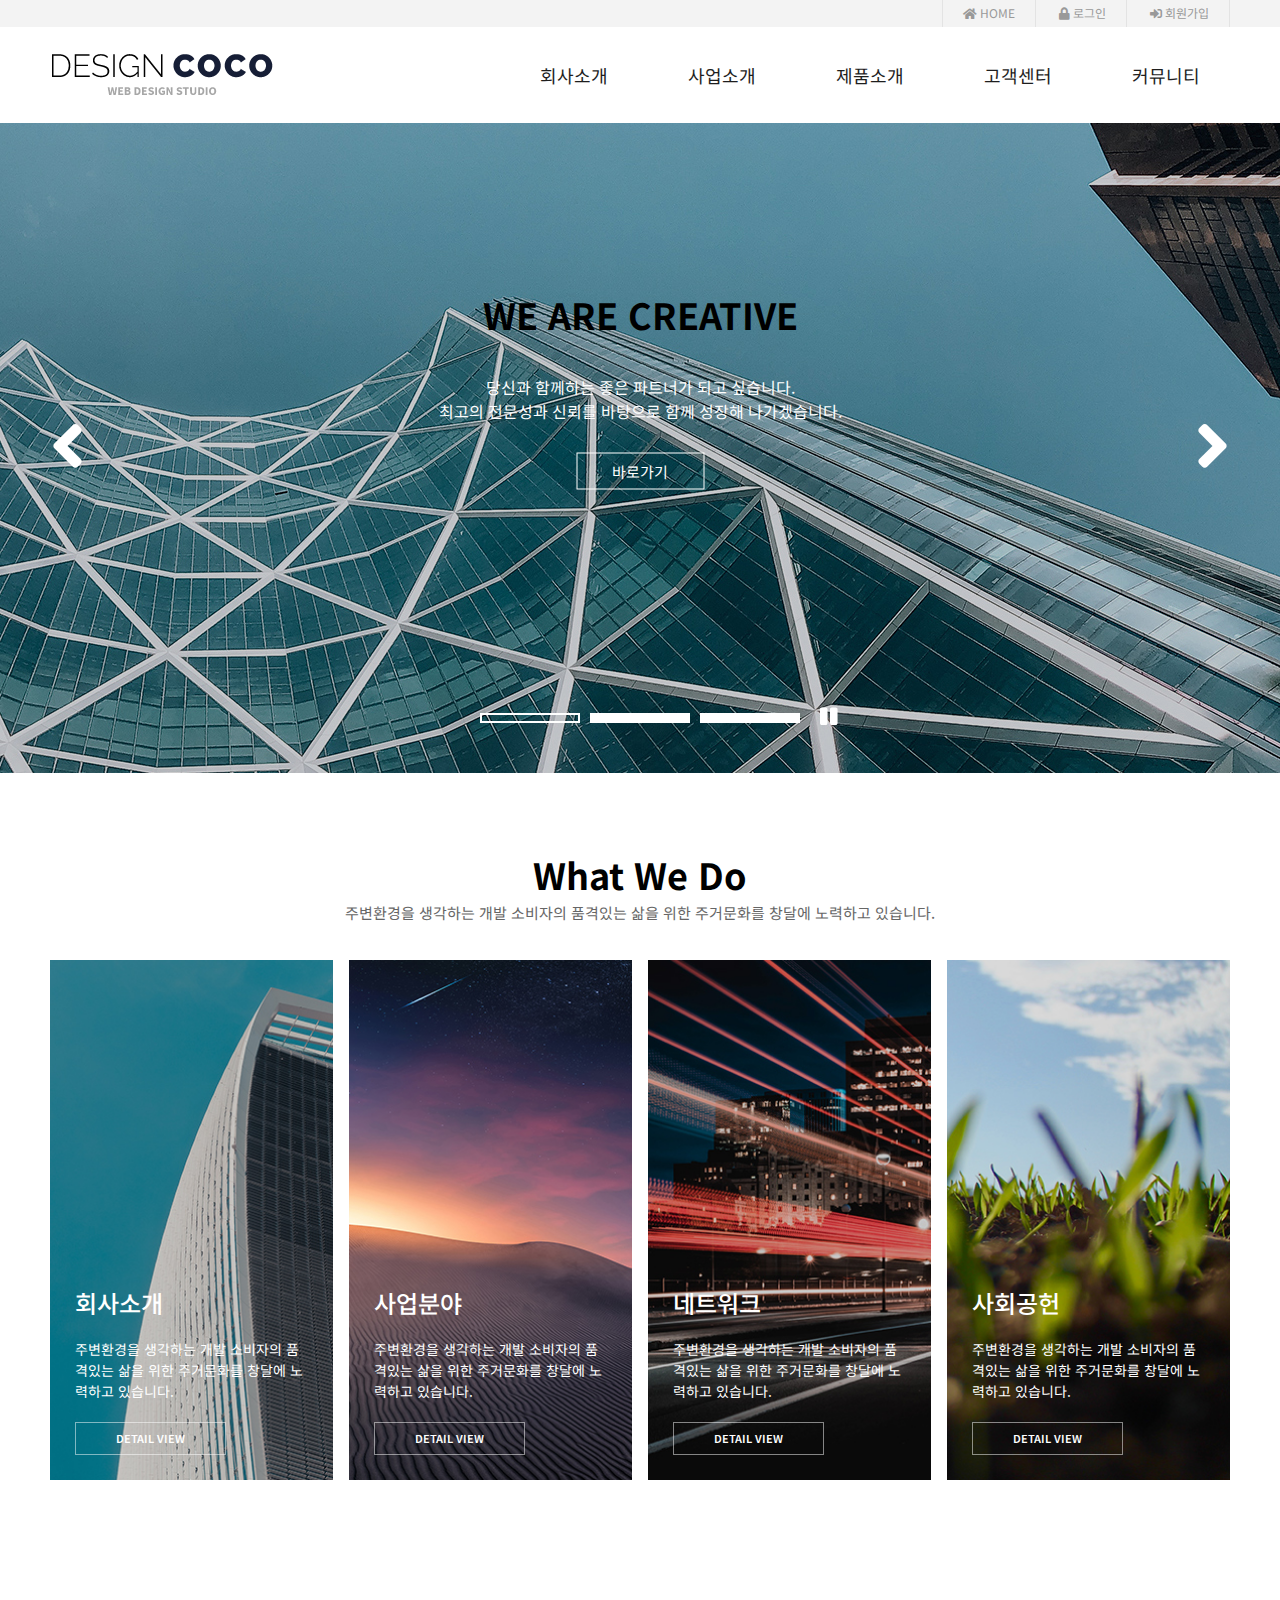
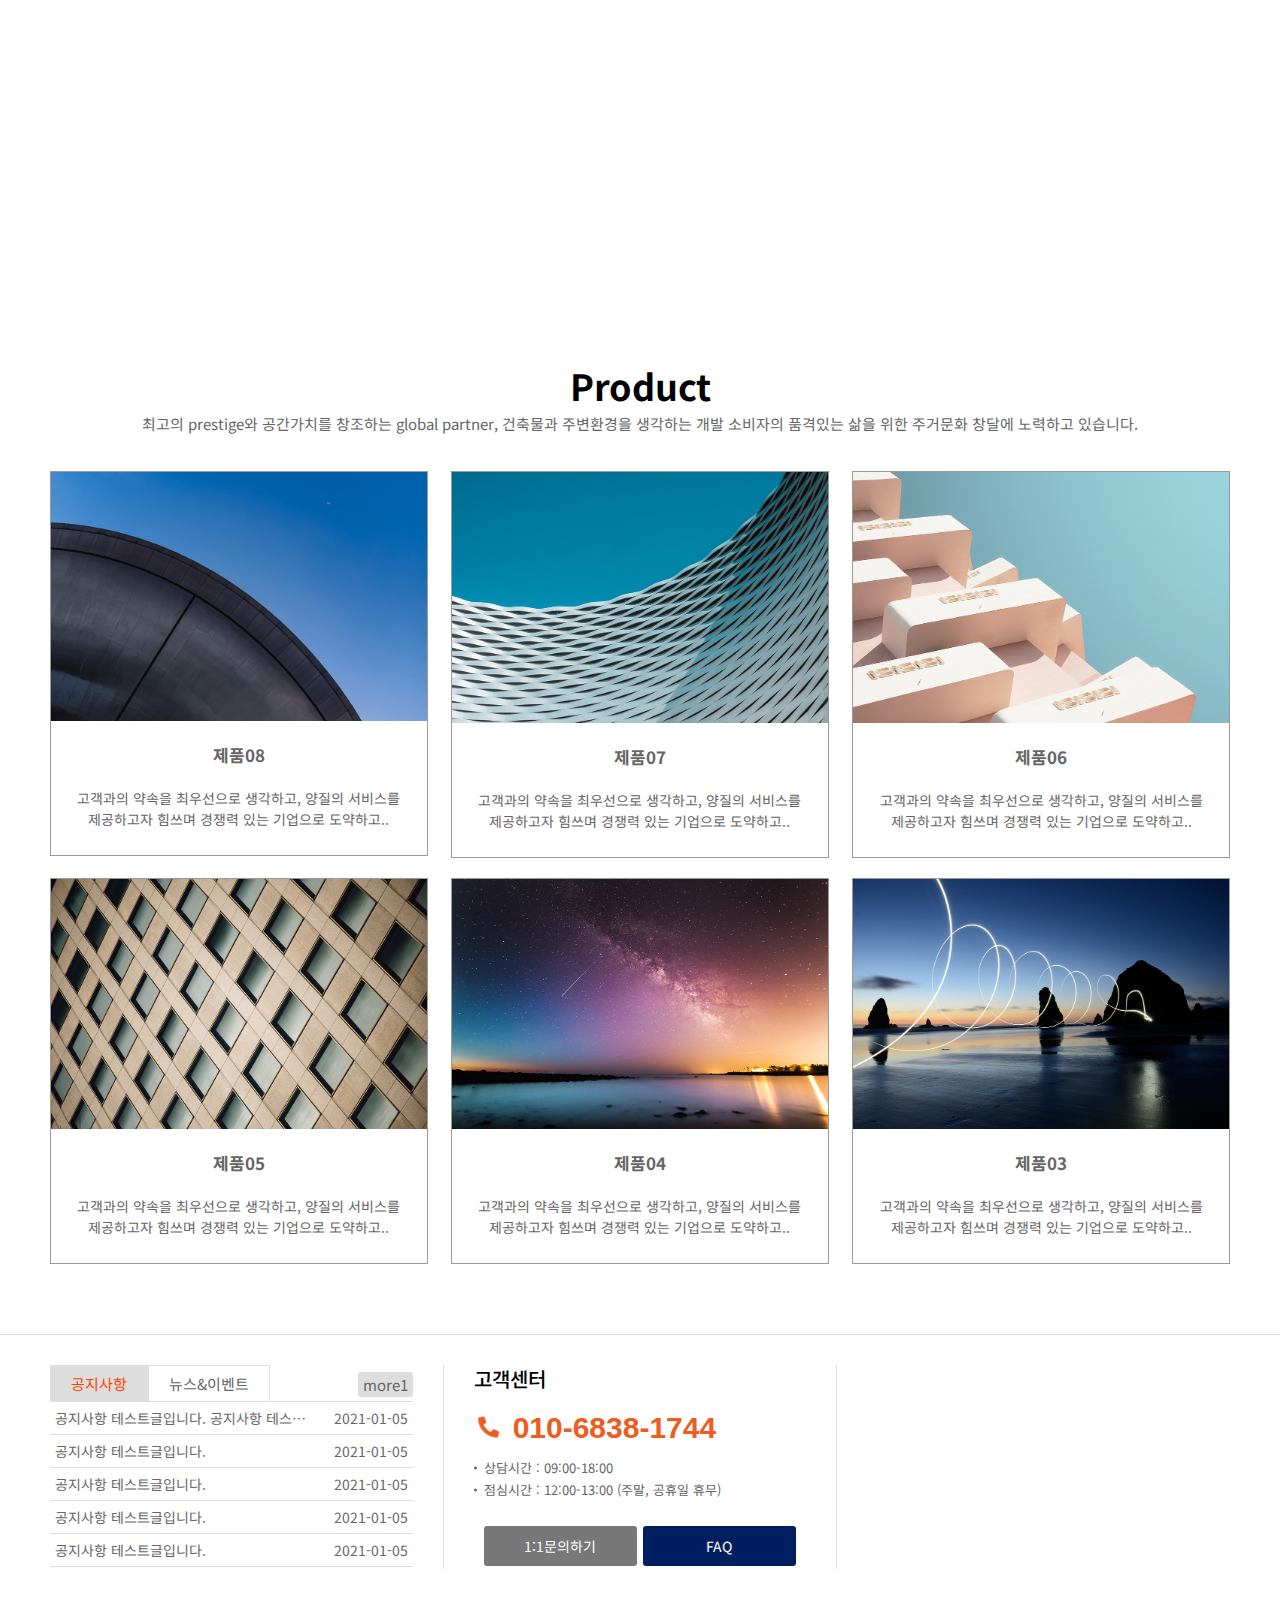
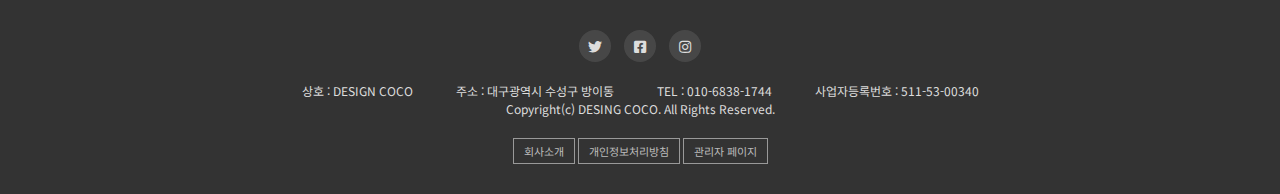
==== commit 72babd5f: "ver. 3" ====
--- a/index.html
+++ b/index.html
@@ -3,11 +3,17 @@
 <head>
     <meta charset="UTF-8">
     <meta name="viewport" content="width=device-width, initial-scale=1.0">
-    <title>디자인코코</title>
     <link rel="stylesheet" href="css/reset.css">
     <link rel="stylesheet" href="https://use.fontawesome.com/releases/v5.7.0/css/all.css">
+    <link rel="stylesheet" href="css/animate.css">
+    <link rel="stylesheet" href="css/slick.css">
     <link rel="stylesheet" href="css/index.css">
+    <link rel="stylesheet" href="css/rwdindex.css">
+    <title>디자인코코</title>
+    <script src="js/jquery-3.5.1.min.js"></script>
+    <script src="js/slick.min.js"></script>
 </head>
+
 <body>
     <div id="wrap">
         <header id="header">
@@ -18,8 +24,14 @@
                     <a href="#none"><i class="fas fa-sign-in-alt"></i> 회원가입</a>
                 </div>
             </div>
-            <div class="row cf">
+            <div class="row">
                 <h1><a href="/index.html"><img src="img/logo.png" alt="디자인코코"></a></h1>
+                <div class="open">
+                    <button>
+                        <span class="blind">메뉴열기</span>
+                        <i class="fas fa-bars"></i>
+                    </button>
+                </div>
                 <nav id="nav">
                     <ul class="depth1 cf">
                         <li>
@@ -67,145 +79,254 @@
                         </li>
                     </ul>
                 </nav>
+                <div class="close">
+                    <button>
+                        <span class="blind">메뉴닫기</span>
+                        <i class="fas fa-times"></i>
+                    </button>
+                </div>
             </div>
         </header>
         <section id="section">
-            <article>
-                <div class="main">
-                    <div class="article1">
-                        <div class="slide">
-                            <div class="slide1">
-                                <div class="slidetext">
-                                    <h2>WE ARE CREATIVE</h2>
-                                    <p>당신과 함께하는 좋은 파트너가 되고 싶습니다.</p>
-                                    최고의 전문성과 신뢰를 바탕으로 함께 성장해 나가겠습니다.</p>
-                                    <p><a href="#none">바로가기</a></p>
+            <article class="article1">
+                <div class="slide-group">
+                    <div class="slide slide1">
+                        <div class="slide_text">
+                            <h2>WE ARE CREATIVE</h2>
+                            <p>당신과 함께하는 좋은 파트너가 되고 싶습니다.<br>
+                                최고의 전문성과 신뢰를 바탕으로 함께 성장해 나가겠습니다. </p>
+                            <a href="#none">바로가기</a>
+                        </div>
+                    </div>
+                    <div class="slide slide2">
+                        <div class="slide_text">
+                            <h2>자연에 가치를 더하다</h2>
+                            <p>당신과 함께하는 좋은 파트너가 되고 싶습니다.<br>
+                                최고의 전문성과 신뢰를 바탕으로 함께 성장해 나가겠습니다. </p>
+                            <a href="#none">바로가기</a>
+                        </div>
+                    </div>
+                    <div class="slide slide3">
+                        <div class="slide_text">
+                            <h2>기술과 경험의 융합, 미래를 위한 변화</h2>
+                            <p>당신과 함께하는 좋은 파트너가 되고 싶습니다.<br>
+                                최고의 전문성과 신뢰를 바탕으로 함께 성장해 나가겠습니다. </p>
+                            <a href="#none">바로가기</a>
+                        </div>
+                    </div>
+                </div>
+                <button type="button" class="plpa"><i class="fas fa-pause"></i></button>
+            </article>
+            <article class="article2 row">
+                    <h2>What We Do</h2>
+                    <p>주변환경을 생각하는 개발 소비자의 품격있는 삶을 위한 주거문화를 창달에 노력하고 있습니다.</p>
+                    <ul class="cf">
+                        <li>
+                            <div>
+                                <h3>회사소개</h3>
+                                <p>주변환경을 생각하는 개발 소비자의 품격있는 삶을 위한 주거문화를 창달에 노력하고 있습니다.</p>
+                                <a href="#none">DETAIL VIEW</a>
+                            </div>
+                        </li>
+                        <li>
+                            <div>
+                                <h3>사업분야</h3>
+                                <p>주변환경을 생각하는 개발 소비자의 품격있는 삶을 위한 주거문화를 창달에 노력하고 있습니다.</p>
+                                <a href="#none">DETAIL VIEW</a>
+                            </div>
+                        </li>
+                        <li>
+                            <div>
+                                <h3>네트워크</h3>
+                                <p>주변환경을 생각하는 개발 소비자의 품격있는 삶을 위한 주거문화를 창달에 노력하고 있습니다.</p>
+                                <a href="#none">DETAIL VIEW</a>
+                            </div>
+                        </li>
+                        <li>
+                            <div>
+                                <h3>사회공헌</h3>
+                                <p>주변환경을 생각하는 개발 소비자의 품격있는 삶을 위한 주거문화를 창달에 노력하고 있습니다.</p>
+                                <a href="#none">DETAIL VIEW</a>
+                            </div>
+                        </li>
+                    </ul>
+            </article>
+            <article class="article3">
+                <div class="row">
+                    <h2>자연에서 온 재료와 친환경을 향한 혁신</h2>
+                    <p>사람에게 시각적인 안정을 제공하는 것 등의 실천을 통해 모두가 편안히 호흡하여 쉴 수 있는 공간을 제공하려 합니다.</p>
+                    <a href="#none">자세히보기 >></a>
+                </div>
+            </article>
+            <article class="article4 row">
+                    <h2>Product</h2>
+                    <p>최고의 prestige와 공간가치를 창조하는 global partner, 건축물과 주변환경을 생각하는 개발 소비자의 품격있는 삶을 위한 주거문화 창달에 노력하고
+                        있습니다. </p>
+                    <ul class="cf">
+                        <li>
+                            <div>
+                                <img src="img/2014214025_p01.jpg" alt="">
+                                <div class="zoom">
+                                    <a href="#none"><i class="fas fa-search"></i></a>
+                                    <a href="./img/a.pdf" download><i class="fas fa-download"></i></a>
                                 </div>
-                            </div>  
-                            <div class="slide2">
-                                <div class="slidetext">
-                                    <h2>자연에 가치를 더하다</h2>
-                                    <p>당신과 함께하는 좋은 파트너가 되고 싶습니다.<br>
-                                        최고의 전문성과 신뢰를 바탕으로 함께 성장해 나가겠습니다. </p>
-                                    <a href="#none">바로가기</a>
-                                </div>
-                            </div>
-                            <div class="slide3">
-                                <div class="slidetext">
-                                    <h2>기술과 경험의 융합, 미래를 위한 변화</h2>
-                                    <p>당신과 함께하는 좋은 파트너가 되고 싶습니다.<br>
-                                        최고의 전문성과 신뢰를 바탕으로 함께 성장해 나가겠습니다. </p>
-                                    <a href="#none">바로가기</a>
-                                </div>
-                            </div>
-                        </div>
-                    </div>
-                </div>
-            </article>
-            <article class="article2 row">
-                <h2>What We Do</h2>
-                <p>주변환경을 생각하는 개발 소비자의 품격있는 삶을 위한 주거문화를 창달에 노력하고 있습니다.</p>
-                <ul class="cf">
-                    <li>
-                        <div>
-                            <h3>회사소개</h3>
-                            <p>주변환경을 생각하는 개발 소비자의 품격있는 삶을 위한 주거문화를 창달에 노력하고 있습니다.</p>
-                            <a href="#none">DETAIL VIEW</a>
-                        </div>
-                    </li>
-                    <li>
-                        <div>
-                            <h3>사업분야</h3>
-                            <p>주변환경을 생각하는 개발 소비자의 품격있는 삶을 위한 주거문화를 창달에 노력하고 있습니다.</p>
-                            <a href="#none">DETAIL VIEW</a>
-                        </div>
-                    </li>
-                    <li>
-                        <div>
-                            <h3>네트워크</h3>
-                            <p>주변환경을 생각하는 개발 소비자의 품격있는 삶을 위한 주거문화를 창달에 노력하고 있습니다.</p>
-                            <a href="#none">DETAIL VIEW</a>
-                        </div>
-                    </li>
-                    <li>
-                        <div>
-                            <h3>사회공헌</h3>
-                            <p>주변환경을 생각하는 개발 소비자의 품격있는 삶을 위한 주거문화를 창달에 노력하고 있습니다.</p>
-                            <a href="#none">DETAIL VIEW</a>
-                        </div>
-                    </li>
-                </ul>
-            </article>
-            <article>
-                <div class="article3">
-                    <div class="a3_text row">
-                        <h3>자연에서 온 재료와 친환경을 향한 혁신</h3>
-                        <p>사람에게 시각적인 안정을 제공하는 것 등의 실천을 통해 모두가 편안히 호흡하며 쉴 수 있는 공간을 제공하려 합니다.</p>
-                        <a href="#none">자세히보기</a>
-                    </div>
-                </div>
-            </article>
-            <article class="article4 row">
-                <div class="a4_text">
-                    <h3>Product</h3>
-                    <p>최고의 prestige와 공간가치를 창조하는 global partner, 건축물과 주변환경을 생각하는 개발 소비자의 품격 있는 삶을 위한 주거문화 창달에 노력하고 있습니다.</p>
-                </div>
-                <div class="a4_pic cf">
-                    <div class="pic">
-                        <ul>
-                            <li>
-                                <img src="./img/8.jpg" alt="">
-                                <p>제품8</p>
-                                <p>고객과의 약속을 최우선으로 생각하고, 양질의 서비스를 제공하고자 힘쓰며 경쟁력있는 기업으로 도약하고..</p>
-                            </li>
-                            <li>
-                                <img src="./img/7.jpg" alt="">
-                                <p>제품7</p>
-                                <p>고객과의 약속을 최우선으로 생각하고, 양질의 서비스를 제공하고자 힘쓰며 경쟁력있는 기업으로 도약하고..</p>
-                            </li>
-                            <li>
-                                <img src="./img/6.jpg" alt="">
-                                <p>제품6</p>
-                                <p>고객과의 약속을 최우선으로 생각하고, 양질의 서비스를 제공하고자 힘쓰며 경쟁력있는 기업으로 도약하고..</p>
-                            </li>
-                            <li>
-                                <img src="./img/5.jpg" alt="">
-                                <p>제품5</p>
-                                <p>고객과의 약속을 최우선으로 생각하고, 양질의 서비스를 제공하고자 힘쓰며 경쟁력있는 기업으로 도약하고..</p>
-                            </li>
-                            <li>
-                                <img src="./img/4.jpg" alt="">
-                                <p>제품4</p>
-                                <p>고객과의 약속을 최우선으로 생각하고, 양질의 서비스를 제공하고자 힘쓰며 경쟁력있는 기업으로 도약하고..</p>
-                            </li>
-                            <li>
-                                <img src="./img/3.jpg" alt="">
-                                <p>제품3</p>
-                                <p>고객과의 약속을 최우선으로 생각하고, 양질의 서비스를 제공하고자 힘쓰며 경쟁력있는 기업으로 도약하고..</p>
-                            </li>
-                        </ul> 
-                    </div>
-                </div>
-            </article>
-
+                            </div>
+                            <h4>제품08</h4>
+                            <p>고객과의 약속을 최우선으로 생각하고, 양질의 서비스를 제공하고자 힘쓰며 경쟁력 있는 기업으로 도약하고..</p>
+                        </li>
+                        <li>
+                            <div>
+                                <img src="img/318183899_p02.jpg" alt="">
+                                <div class="zoom"><i class="fas fa-search"></i></div>
+                            </div>
+                            <h4>제품07</h4>
+                            <p>고객과의 약속을 최우선으로 생각하고, 양질의 서비스를 제공하고자 힘쓰며 경쟁력 있는 기업으로 도약하고..</p>
+                        </li>
+                        <li>
+                            <div>
+                                <img src="img/348716429_p03.jpg" alt="">
+                                <div class="zoom"><i class="fas fa-search"></i></div>
+                            </div>
+                            <h4>제품06</h4>
+                            <p>고객과의 약속을 최우선으로 생각하고, 양질의 서비스를 제공하고자 힘쓰며 경쟁력 있는 기업으로 도약하고..</p>
+                        </li>
+                        <li>
+                            <div>
+                                <img src="img/1264802078_p04.jpg" alt="">
+                                <div class="zoom"><i class="fas fa-search"></i></div>
+                            </div>
+                            <h4>제품05</h4>
+                            <p>고객과의 약속을 최우선으로 생각하고, 양질의 서비스를 제공하고자 힘쓰며 경쟁력 있는 기업으로 도약하고..</p>
+                        </li>
+                        <li>
+                            <div>
+                                <img src="img/193592240_p05.jpg" alt="">
+                                <div class="zoom"><i class="fas fa-search"></i></div>
+                            </div>
+                            <h4>제품04</h4>
+                            <p>고객과의 약속을 최우선으로 생각하고, 양질의 서비스를 제공하고자 힘쓰며 경쟁력 있는 기업으로 도약하고..</p>
+                        </li>
+                        <li>
+                            <div>
+                                <img src="img/56180477_p06.jpg" alt="">
+                                <div class="zoom"><i class="fas fa-search"></i></div>
+                            </div>
+                            <h4>제품03</h4>
+                            <p>고객과의 약속을 최우선으로 생각하고, 양질의 서비스를 제공하고자 힘쓰며 경쟁력 있는 기업으로 도약하고..</p>
+                        </li>
+                    </ul>
+            </article>
+            <article class="article5">
+                <div class="row">
+                    <div class="cs_board">
+                        <ul class="tabmenu">
+                            <li class="active">공지사항</li>
+                            <li class="">뉴스&amp;이벤트</li>
+                        </ul>
+                        <div class="contents">
+                            <div class="active">
+                                <table>
+                                    <caption class="blind">공지사항</caption>
+                                    <colgroup>
+                                        <col>
+                                        <col>
+                                    </colgroup>
+                                    <tbody>
+                                        <tr>
+                                            <td>공지사항 테스트글입니다. 공지사항 테스트글입니다. 공지사항 테스트글입니다.</td>
+                                            <td>2021-01-05</td>
+                                        </tr>
+                                        <tr>
+                                            <td>공지사항 테스트글입니다.</td>
+                                            <td>2021-01-05</td>
+                                        </tr>
+                                        <tr>
+                                            <td>공지사항 테스트글입니다.</td>
+                                            <td>2021-01-05</td>
+                                        </tr>
+                                        <tr>
+                                            <td>공지사항 테스트글입니다.</td>
+                                            <td>2021-01-05</td>
+                                        </tr>
+                                        <tr>
+                                            <td>공지사항 테스트글입니다.</td>
+                                            <td>2021-01-05</td>
+                                        </tr>
+                                    </tbody>
+                                </table>
+                                <a href="#none" class="more">more1</a>
+                            </div>
+                            <div class="">
+                                <table>
+                                    <caption class="blind">뉴스이벤트</caption>
+                                    <colgroup>
+                                        <col>
+                                        <col>
+                                    </colgroup>
+                                    <tbody>
+                                        <tr>
+                                            <td>뉴스이벤트 테스트글입니다. 공지사항 테스트글입니다. 공지사항 테스트글입니다.</td>
+                                            <td>2021-01-05</td>
+                                        </tr>
+                                        <tr>
+                                            <td>공지사항 테스트글입니다.</td>
+                                            <td>2021-01-05</td>
+                                        </tr>
+                                        <tr>
+                                            <td>공지사항 테스트글입니다.</td>
+                                            <td>2021-01-05</td>
+                                        </tr>
+                                        <tr>
+                                            <td>공지사항 테스트글입니다.</td>
+                                            <td>2021-01-05</td>
+                                        </tr>
+                                        <tr>
+                                            <td>공지사항 테스트글입니다.</td>
+                                            <td>2021-01-05</td>
+                                        </tr>
+                                    </tbody>
+                                </table>
+                                <a href="#none" class="more">more2</a>
+                            </div>
+                        </div>
+                    </div>
+                    <div class="cs_center">
+                        <h4>고객센터</h4>
+                        <div class="cs-box">
+                            <ul>
+                               <li class="tel_num"><i class="fas fa-phone"></i> <a href="tel:010-6838-1744">010-6838-1744</a></li>
+                               <li>상담시간 : 09:00-18:00</li>
+                               <li>점심시간 : 12:00-13:00 (주말, 공휴일 휴무)</li>
+                               <li class="cs-btn"><a href="#none" class="cs-btn">1:1문의하기</a> <a href="#none" target="_blank" class="cs-btn2">FAQ</a></li>
+                            </ul>
+                        </div>
+                    </div>
+                    <div class="cs_movie">
+                        <div class="tubewrap">
+                            <!-- 컨트롤러(controls=1), 음소거(mute=1), 자동재생(autoplay=1), 추천영상끄기(rel=0) -->
+                            <iframe width="100%" height="100%" src="https://www.youtube.com/embed/h7C3RyiZfYs?controls=0&amp;mute=1&amp;autoplay=1&amp;rel=0" frameborder="0" allow="accelerometer; autoplay; clipboard-write; encrypted-media; gyroscope; picture-in-picture" allowfullscreen></iframe>
+                        </div>
+                    </div>
+                </div>
+            </article>
         </section>
         <footer id="footer">
-            <div class="info">
+            <div class="row">
                 <div class="sns">
                     <a href="#none"><i class="fab fa-twitter"></i><span class="blind">트위터</span></a>
                     <a href="#none"><i class="fab fa-facebook-square"></i><span class="blind">페이스북</span></a>
                     <a href="#none"><i class="fab fa-instagram"></i><span class="blind">인스타그램</span></a>
                 </div>
-                <div class="company">
-                    <span>상호 : DESIGN COCO</span>
-                    <span>주소 : 대구광역시 수성구 범어동</span>
-                    <span>TEL : 010-6838-1744</span>
-                    <span>사업자 등록번호 : 511-53-00340</span>
-                </div>
-                <div class="copyright">
-                    Copyright &copy; DESIGN COCO. All Rights Reserved.
-                </div>
-                <div class="sub">
+                <div class="info">
+                    <address>
+                        <span>상호 : DESIGN COCO</span>
+                        <span>주소 : 대구광역시 수성구 방이동</span>
+                        <span>TEL : 010-6838-1744</span>
+                        <span>사업자등록번호 : 511-53-00340</span>
+                    </address>
+                    <p>Copyright(c) DESING COCO. All Rights Reserved.</p>
+                </div>
+                <div class="privacy">
                     <a href="#none">회사소개</a>
                     <a href="#none">개인정보처리방침</a>
                     <a href="#none">관리자 페이지</a>
@@ -213,5 +334,11 @@
             </div>
         </footer>
     </div>
+
+
+    <script src="js/index.js"></script>
+
+
 </body>
+
 </html>--- a/css/index.css
+++ b/css/index.css
@@ -1,154 +1,267 @@
-@charset "utf-8";
-@import url('https://fonts.googleapis.com/css2?family=Noto+Sans+KR&display=swap');
-
-.row {max-width: 1200px; padding: 0 10px; margin: 0 auto;}
-body {color: #666; font-family: 'Noto Sans KR', sans-serif; font-size: 15px;}
-
-     
-#header .top_menu {
-    background: #f3f3f3; color: #999; font-size: 12px; text-align: right;}
-#header .top_menu a{
-    padding: 7px 20px; display: inline-block; border-right: 1px solid #999;}
-#header .top_menu a:nth-child(1){border-left: 1px solid #999;}
-#header .top_menu a:hover {color: #dbb075}
-#header > .row{ position: relative;}
+@charset "UTF-8";
+@import url('https://fonts.googleapis.com/css2?family=Noto+Sans+KR:wght@100;300;400;500;700;900&display=swap');
+
+body{font-family: 'Noto Sans KR', sans-serif; color:#666; font-size:15px }
+.row{max-width: 1200px; margin:0 auto; padding:0 10px }
+#header .top_menu { background:#f3f3f3; color:#999; font-size:12px; text-align:right; }
+#header .top_menu a { padding:7px 20px; display:inline-block; border-right:1px solid #e3e3e3; }
+#header .top_menu a:first-child { border-left:1px solid #e3e3e3; }
+#header .top_menu a:hover { color: #dbb075; }
+
 /* 블록요소들을 한줄로 정렬하는 방법 : 
-    1. 둘다 float정렬 2. 둘 중에 높이가 낮은 자식을 position:absolute 정렬 */
-#header h1 {
-    /* float: left; */
-    padding: 25px 0;}
-#header #nav { 
-    /* float: right;  */
-    position: absolute; top: 50%; right: 0; transform: translateY(-50%);
-    font-size: 18px; color: #1e1e1e; z-index: 99999;}
-#header #nav .depth1 >li {float: left; position: relative;}
-#header #nav .depth1 >li > a {padding: 10px 50px; display: inline-block;} 
-#header #nav .depth1 >li:hover > a {color: #00529b;}
-#header .depth2 {
-    position: absolute; top: 100%; left: 0; background: #555; font-size: 14px;
-    color: #fff; width: 100%; text-align: center; display: none;}
-#header #nav .depth1 > li:hover .depth2 {display: block;}
-#header .depth2 > li > a {
-    padding: 18px 0; display:block; border-bottom: 1px solid #999; }
-#header .depth2 > li:last-child > a {border-bottom: none;}
-#header .depth2 > li:hover > a  {color: #dfe9fe; background: #00529b;}
-
-
-/* section 구역 */
-.article1 .slide1 {
-    color: #fff; background: url(../img/main_img1.jpg) no-repeat center;  background-size: cover;
-    height: 650px; position: relative; margin-top: 20px; }
-.article1 .slide2 {
-    color: #fff; background: url(../img/main_img2.jpg) no-repeat center;  background-size: cover;
-    height: 650px; position: relative; margin-top: 20px; display: none;}
-.article1 .slide3 {
-    color: #fff; background: url(../img/main_img3.jpg) no-repeat center;  background-size: cover;
-    height: 650px; position: relative; margin-top: 20px; display: none;}
-
-.article1 .slidetext {
-    position: absolute; top: 35%; left: 50%; transform: translate(-50%, -50%);
-    color: #fff; text-align: center;}
-.article1 .slidetext h2 {
-    font-size: 42px; line-height: 50px; font-weight: 800; color: #fff !important;}
-.article1 .slidetext p {
-    font-size: 16px; line-height: 24px; font-weight: 400; margin: 30px 0;}
-.article1 .slidetext a {
-    font-size: 15px;  font-weight: 400; display: inline-block; padding: 10px 35px;
-    border: 1px solid #fff;}
-.article1 .slidetext a:hover {background: rgba(255, 255, 255, 0.3);}
-
-/* .main .slidetext h2 { font-size: 42px; padding-bottom: 20px; font-weight: bold;}
-.main p {font-size: 16px; padding: 5px;}
-.main p:last-child {padding-top: 30px;}
-.main p > a {font-size: 15px; border: 1px solid #fff; padding: 8px 35px;}
-.main .slidetext {
-    position: absolute; left: 50%; top: 30%; transform: translate(-50%, -30%); } */
-
-
-/* .article2 {text-align: center;}
-.article2 h3 {font-size: 36px; font-weight: bold; color: black; margin-top: 70px;}
-.article2 .a2_title > p {font-size: 14px; padding: 20px 0; margin-bottom: 30px;}
-.article2 .a2_pic .pic1, .pic2, .pic3, .pic4 { 
-    float: left; width: 24%; height: 520px; margin-right:1%;
-    color: #fff; position: relative;}
-.article2 .a2_pic .text { position: absolute; bottom:20px; left: 10px; }
-.article2 .a2_pic .pic1 { background: url(../img/what1.jpg); background-size: cover;}
-.article2 .a2_pic .pic2 { background: url(../img/what2.jpg);background-size: cover;}
-.article2 .a2_pic .pic3 { background: url(../img/what3.jpg);background-size: cover;}
-.article2 .a2_pic .pic4 { background: url(../img/what4.jpg);background-size: cover;}
-.article2 .a2_pic .text p:first-child {
-    font-size: 24px; text-align: left; padding: 0 26px 20px ;}
-.article2 .a2_pic .text p:nth-child(2) {
-    font-size: 14px; text-align: left; padding: 0 26px 20px ; line-height: 1.4;}
-.article2 .a2_pic .text a { 
-    font-size: 11px; padding: 8px 40px; border: 1px #fff solid; text-align: left; display: inline-block;
-    margin-left: -70px;} */
-
-#section h2 {
-    color: #000; font-size: 36px; line-height: 42px; font-weight: 700;
-    padding: 80px 0 10px; text-align: center;}
-.article2 > p, .article4 > p  { 
-    padding-bottom: 40px; text-align: center;}
-        
-.article2 li {
-    height: 520px;float: left; width: 24%; margin-right: 1.3333%; color: #fff; position: relative;}
-    
-.article2 li:nth-child(1) {
-    background: url(../img/what1.jpg) no-repeat center; background-size: cover;}
-.article2 li:nth-child(2) {
-    background: url(../img/what2.jpg) no-repeat center; background-size: cover;}
-.article2 li:nth-child(3) {
-    background: url(../img/what3.jpg) no-repeat center; background-size: cover;}
-.article2 li:nth-child(4) {margin-right: 0;
-    background: url(../img/what4.jpg) no-repeat center; background-size: cover;}
-    
-.article2 li > div{position: absolute; bottom: 25px; left: 25px; right: 25px;}
-.article2 li > div > h3 {font-size: 24px; line-height: 32px; font-weight: 500;}
-.article2 li > div > p { padding: 20px 0; line-height: 1.5; font-size: 14px;}
-.article2 li > div > a { 
-    display: inline-block; padding: 10px 40px; border: 1px solid rgba(255,255,255,0.5);
-    font-size: 11px; font-weight: 600 !important;}
+   1. 둘다 float정렬 : 부모한테 .cf나 overflow:hidden
+   2. 둘 중에 높이가 낮은 자식을 position:absolute 정렬 : 부모한테 position:relative */
+#header .open,
+#header .close {display: none;}
+#header > .row { position:relative; }
+#header h1 { /* float:left;  */ padding:25px 0 }
+#header #nav {  /* float:right; */ z-index:99999;
+    position:absolute; top:50%; transform:translateY(-50%);
+    right:0; font-size:18px; color:#1e1e1e; /* background:red; */ }
+#header #nav .depth1 > li { float:left; position:relative; }
+#header #nav .depth1 > li > a { padding:20px 40px; display:inline-block; }
+
+
+#header #nav .depth1 > li.on > a { color: #00529b; }
+#header .depth2 { position:absolute; top:100%; left:0; 
+    background:#555; font-size:14px;
+    color:#fff; width:100%; text-align:center; 
+    display:none; }
+#header #nav .depth1 > li.on .depth2 { display:block; }
+#header .depth2 > li > a { padding:18px 0; display:block; 
+    border-bottom:1px solid #999; }
+#header .depth2 > li:last-child > a { border-bottom:none }
+#header .depth2 > li:hover > a { background:#00529b; color:#dfe9fe }
+
+.article1 {position: relative;}
+.article1 .slide-group { position: relative; }
+.article1 .plpa {
+    position: absolute; bottom: 44px; left: 50%; margin-left: 180px; 
+    color: #fff; border: none; background: none; font-size: 20px;
+}
+.article1 .slide-group .slick-arrow {
+    position:absolute; top:50%; transform:translateY(-50%);
+    background:none; border:none;
+    color:#fff; font-size:70px;
+}
+.article1 .slide-group .prev { left:50px; z-index:9999; }
+.article1 .slide-group .next { right:50px; }
+.article1 .slide-group .slick-dots {
+    position:absolute; bottom:50px; width:100%; text-align:center;
+}
+.article1 .slide-group .slick-dots li {
+    display:inline-block; margin:0 5px
+}
+.article1 .slide-group .slick-dots li button {
+    width:100px; height:10px; background:#fff;
+    border:none; color:transparent; vertical-align:middle;
+}
+.article1 .slide-group .slick-dots li.slick-active button {
+    border:2px solid #fff; background:none
+}
+
+
+.article1 .slide1 { height:650px;
+    background:url(../img/main_img1.jpg) no-repeat center;
+    background-size:cover; position:relative; }
+.article1 .slide2 { height:650px;
+    background:url(../img/main_img2.jpg) no-repeat center;
+    background-size:cover;  position:relative;
+     }
+.article1 .slide3 { height:650px;
+    background:url(../img/main_img3.jpg) no-repeat center;
+    background-size:cover;  position:relative;
+     }
+.article1 .slide_text { position:absolute; top:35%;left:50%;
+    transform:translate(-50%, -50%); color:#fff; text-align:center;} 
+.article1 .slide.slick-cloned .slide_text { opacity:0 } 
+
+.article1 .slide_text h2 { font-size: 42px;line-height: 50px;
+    font-weight: 800; }
+.article1 .slide.slick-active .slide_text h2 { 
+    animation:fadeInDown 0.5s both 0.3s;
+ }
+.article1 .slide_text p {font-size: 16px;line-height: 24px;
+    font-weight: 400;margin:30px 0; }
+.article1 .slide.slick-active .slide_text p {
+    animation:fadeInRight 0.5s both 0.8s;
+}    
+.article1 .slide_text a { display: inline-block; padding: 10px 35px;
+    border: 1px solid #FFF; font-size: 15px; font-weight: 400;}
+.article1 .slide.slick-active .slide_text a { 
+    animation:zoomIn 0.5s both 0.3s;
+}
+/* a버튼에 호버하면 배경색 background: rgba(255,255,255,0.3); */
+.article1 .slide_text a:hover {background: rgba(255,255,255,0.3);}
+
+
+
+
+#section h2 { color: #000; font-size: 36px; line-height: 42px; font-weight: 700;
+    padding:80px 0 10px; text-align:center; }
+.article2 > p, .article4 > p  { padding-bottom: 40px; text-align:center; }
+.article2 li { height:520px; float:left; width:24%; margin-right:1.3333%; color:#fff;
+    position:relative; }
+.article2 li::before { content:'';
+    position:absolute; top:0; bottom:0; right:0; left:0;
+    background:rgba(0,0,0,0.5); opacity:0; transition:all 0.4s
+}   
+.article2 li:hover::before {  opacity:1; }    
+.article2 li:nth-child(1) { background:url(../img/what1.jpg) no-repeat center;
+    background-size:cover; }
+.article2 li:nth-child(2) { background:url(../img/what2.jpg) no-repeat center;
+    background-size:cover; }
+.article2 li:nth-child(3) { background:url(../img/what3.jpg) no-repeat center;
+    background-size:cover; }
+.article2 li:nth-child(4) { background:url(../img/what4.jpg) no-repeat center;
+    background-size:cover; margin-right:0; }
+.article2 li > div { position:absolute; bottom:25px; left:25px; 
+    right:25px; transition:all 0.4s }
+.article2 li:hover > div { bottom:100px;  }
+
+.article2 li > div > h3 { font-size: 24px; line-height: 32px; font-weight: 500; }
+.article2 li > div > p { padding: 20px 0; line-height:1.5; font-size:14px; }
+.article2 li > div > a {  display: inline-block; padding: 10px 40px;
+    border: 1px solid rgba(255,255,255,0.5); font-size: 11px; font-weight: 600 !important;
+}
 .article2 li > div > a:hover {background: rgba(255,255,255,0.3);}
 
-
-
-.article3{
-    background:url(../img/intro_bg.jpg) no-repeat center ; background-size: cover; height: 304px; 
-    color: #fff; text-align: center; position: relative; margin-top: 100px;
-    background-attachment: fixed;}
-.article3 .a3_text{position: absolute; left: 50%; top: 50%; transform: translate(-50%, -50%);}
-.article3 .a3_text h3 {font-size: 34px;}
-.article3 .a3_text p {font-size: 14px; margin: 50px 0;}
-.article3 .a3_text a {font-size: 13px; padding: 8px 30px; border: 1px solid #fff;}
-.article3 .a3_text a:hover{background: rgba(255,255,255,0.3);}
-
-
-.article4 .a4_text {text-align: center; }
-.article4 .a4_text h3 {font-size: 36px; color: #000; font-weight: bold; padding: 70px 0 30px;}
-.article4 .a4_text p {font-size: 14px; margin-bottom: 50px;}
-
-.article4 .pic li {
-    float: left; width: 32%; margin-right:2%; border: 1px solid #ccc; text-align: center;
-    margin-bottom: 20px;}
-.article4 li:nth-child(3n) { margin-right: 0;}
-.article4 .pic li  p:nth-of-type(1) {font-size: 17px; margin: 25px; font-weight: bold; color: #000;}
-.article4 .pic li  p:nth-of-type(2) {font-size: 14px; margin: 25px; }
-.article4 li img {transition: all 0.5s;}
-.article4 li img:hover { opacity: 0.6;}
-
-
-
-/* footer 구역 */
-
-.info {background: #333; color: #ddd; padding: 30px 0; text-align: center;}
-#footer .sns a {
-    font-size: 14px; display: inline-block; width: 32px; height: 32px; line-height: 32px;
-    background: rgba(255,255,255,0.1); border-radius: 50%; margin: 0 5px;
-    transition: all 0.3s;}
-#footer .sns a:hover {background: rgba(255,255,255,0.3);}
-.info .company span {font-size: 12px; padding: 0px 10px ; }
-.info .copyright {font-size: 12px; padding: 10px 0 30px;}
-.info .sub  a{
-    font-size: 11px; padding: 3px 10px; border: 1px solid rgba(255,255,255,0.5);
-    color: #bbb; transition: all 0.4s;}
-#footer .sub a:hover{ background: #999; border: 1px solid #999; color: #fff;}+.article3 { height:304px;
+    background:url(../img/intro_bg.jpg) no-repeat center top;
+    background-size:cover;
+    background-attachment: fixed; /* 패럴렉스 이미지 : 스크롤시 배경이미지 고정스타일 */
+    margin-top:100px; 
+    color:#fff;
+    text-align:center;
+}
+.article3 h2 { color:#fff !important; }
+.article3 p { padding: 15px 0 25px;}
+.article3 a { font-size:13px; padding:10px 30px; display:inline-block;
+    border: 1px solid rgba(255,255,255,0.5);
+}
+.article3 a:hover {background: rgba(255,255,255,0.3);}
+
+.article4 li {
+    float:left; width:32%;
+    margin-right:2%;
+    margin-bottom:20px; 
+    border:1px solid #999;
+    text-align:center;
+}
+.article4 li:nth-child(3n) { margin-right:0 }
+
+/* margin값이 상하로 만나면 둘 중에 큰 값 하나만 적용 */
+.article4 li h4 { font-size:17px; margin:25px; font-weight:bold }
+.article4 li p { font-size:14px; margin:25px; line-height:1.5 }
+.article4 li > div { overflow:hidden; position:relative; }
+.article4 li > div::before {
+    content:''; position:absolute; top:0; left:0; 
+    bottom:0; right:0; background:rgba(0,0,0,0.5);
+    opacity:0; transition:all 0.4s; }
+.article4 li > div:hover::before { opacity:1; z-index:9 }
+.article4 li .zoom { position:absolute; top:50%;
+left:50%; transform:translate(-50%, -50%); 
+font-size:30px; color:#fff; opacity:0; transition:all 0.4s 0.2s; }
+.article4 li > div:hover .zoom { opacity:1;  z-index:10 }
+.article4 li img {  transition:all 0.5s; }
+/* 호버시 ::before나 ::after 박스가 중간에 생기면 
+마우스가 이미지를 가리킬 수 없으므로, 부모한테 호버했을때
+이미지 스케일이 커지도록 함 */
+.article4 li > div:hover > img { transform:scale(1.2) }
+
+
+/* article5 구역 */
+.article5 { padding:30px 0; margin-top:50px; border-top:1px solid #ddd }
+.article5 .row { overflow:hidden }
+.article5 .row > div { width:33.33%; float:left; }
+.article5 .row > div.cs_board { padding-right:30px; }
+.cs_board .tabmenu { overflow:hidden; border-bottom:1px solid #ddd }
+.cs_board .tabmenu li { float:left; 
+    border:1px solid #ddd; border-bottom:none;
+    padding:10px 20px; cursor:pointer;
+}
+.cs_board .tabmenu li.active {
+    background:#ddd; color:orangered;
+}
+.cs_board .contents > div { display:none }
+.cs_board .contents > div.active { display:block }
+.cs_board .contents table { font-size:14px;  }
+.cs_board .contents col:nth-child(1) { width:auto }
+.cs_board .contents col:nth-child(2) { width:100px }
+.cs_board .contents td { border-bottom:1px solid #ddd;
+    padding:9px 5px; }
+.cs_board .contents td:nth-child(1) {
+    white-space:nowrap; overflow:hidden;
+    text-overflow: ellipsis; }
+.cs_board .contents td:nth-child(2) {  text-align:right } 
+.cs_board .contents { position:relative }
+.cs_board .contents .more {
+    position:absolute; bottom:100%; right:0; 
+    padding:5px; background:#ddd; margin-bottom:5px;
+    border-radius:3px; 
+}
+
+
+.article5 .row > div.cs_center { border-left:1px solid #ddd;
+    border-right:1px solid #ddd; padding:0 30px; }
+.article5 .row > div.cs_center h4 {color:#000; font-size:20px; line-height:28px; padding-bottom:15px; font-weight:500;}
+.article5 .cs_center li {font-size:13px; line-height:20px; padding-left:10px; margin:2px 0; text-indent:0px; position:relative; }
+.article5 .cs_center li::before {content:""; width:3px; height:3px; background:#666; border-radius:50%; position:absolute; left:0; top:50%; transform:translateY(-50%)}
+.article5 .cs_center li a {text-indent:0px;}
+.article5 .cs_center li.tel_num {color:#ed5c20; font-size:30px; line-height:36px; font-weight:700; font-family:'Montserrat',sans-serif; padding-bottom:10px; padding-left:0px }
+.article5 .cs_center li.cs-btn::before, 
+.article5 .cs_center li.tel_num::before {display:none;}
+.article5 .cs_center li.cs-btn {padding-top:20px !important; padding:0; text-indent:0; margin:0; font-size:0; text-align:center;}
+.article5 .cs_center li.cs-btn a {
+    display: inline-block; width: 46%; margin: 1%;
+    border-radius: 3px; padding: 10px; font-size: 14px;
+    text-align: center; color: #FFF; }
+.article5 .cs_center li.cs-btn a.cs-btn {
+    background: #787878; }
+.article5 .cs_center li.cs-btn a.cs-btn2 {
+    background: #001f60; }
+.article5 .cs_center li.tel_num i {
+    transform:rotateY(180deg) scale(0.7); }
+
+
+.article5 .row div.cs_movie { padding-left:30px; }
+/* 유튜브 동영상 스타일 공식 */
+.article5 .cs_movie .tubewrap {
+    width:100%; padding-top:56.25%; 
+    position:relative; 
+}
+.article5 .cs_movie .tubewrap iframe {
+    position:absolute; top:0; left:0;
+}
+
+
+
+
+
+
+#footer { margin-top:0px; background: #333;
+    padding: 30px 0px; text-align: center;
+    font-size: 12px; line-height: 18px;
+    color:#ddd; }
+#footer .sns a { font-size:14px; display:inline-block;
+    width:32px; height:32px; line-height:32px;
+    background:rgba(255,255,255,0.1);
+    border-radius:50%;
+    margin:0 5px; transition:all 0.3s }
+#footer .sns a:hover {
+    background:rgba(255,255,255,0.3);
+}
+
+#footer .info { padding:20px 0px }
+#footer .info span { padding:5px 20px; }
+#footer .privacy a {
+    font-size:11px; padding:3px 10px;
+    display:inline-block;
+    border: 1px solid rgba(255,255,255,0.5);
+    color:#bbb; transition:all 0.4s;
+}
+#footer .privacy a:hover {
+    background: #999;
+    border: 1px solid #999;
+    color: #FFF;
+}--- a/css/rwdindex.css
+++ b/css/rwdindex.css
@@ -0,0 +1,42 @@
+@media screen and (max-width : 1024px){
+
+    #header .row {position: relative;}
+    #header .open, 
+    #header .close{display: block;
+        position: absolute;
+        top: 30px;
+        right: 20px;
+        
+    }
+
+    #header .close{display: none;}   
+
+    #header .open button,
+    #header .close button {
+        font-size: 30px;
+        color: #000;
+        border: none;
+        background: none;
+    }
+
+    #header #nav {  /* float:right; */ z-index:99999;
+        position:absolute; top:100%; transform:translateY(0%); width: 200px;
+        right:0; font-size:18px; color:#1e1e1e; background:#fff;
+        display: none;
+     }
+
+    #header .nav.on{
+        display: block;
+    }
+    
+    #header #nav .depth1 > li { float:none; position:relative; }
+    #header #nav .depth1 > li > a { padding:20px 40px; display:inline-block; }  
+
+    #header #nav .depth1 > li .depth2 { position:static; top:100%; left:0; 
+        background:#555; font-size:14px;
+        color:#fff; width:100%; text-align:center; 
+        display:none; }
+
+    
+}
+
